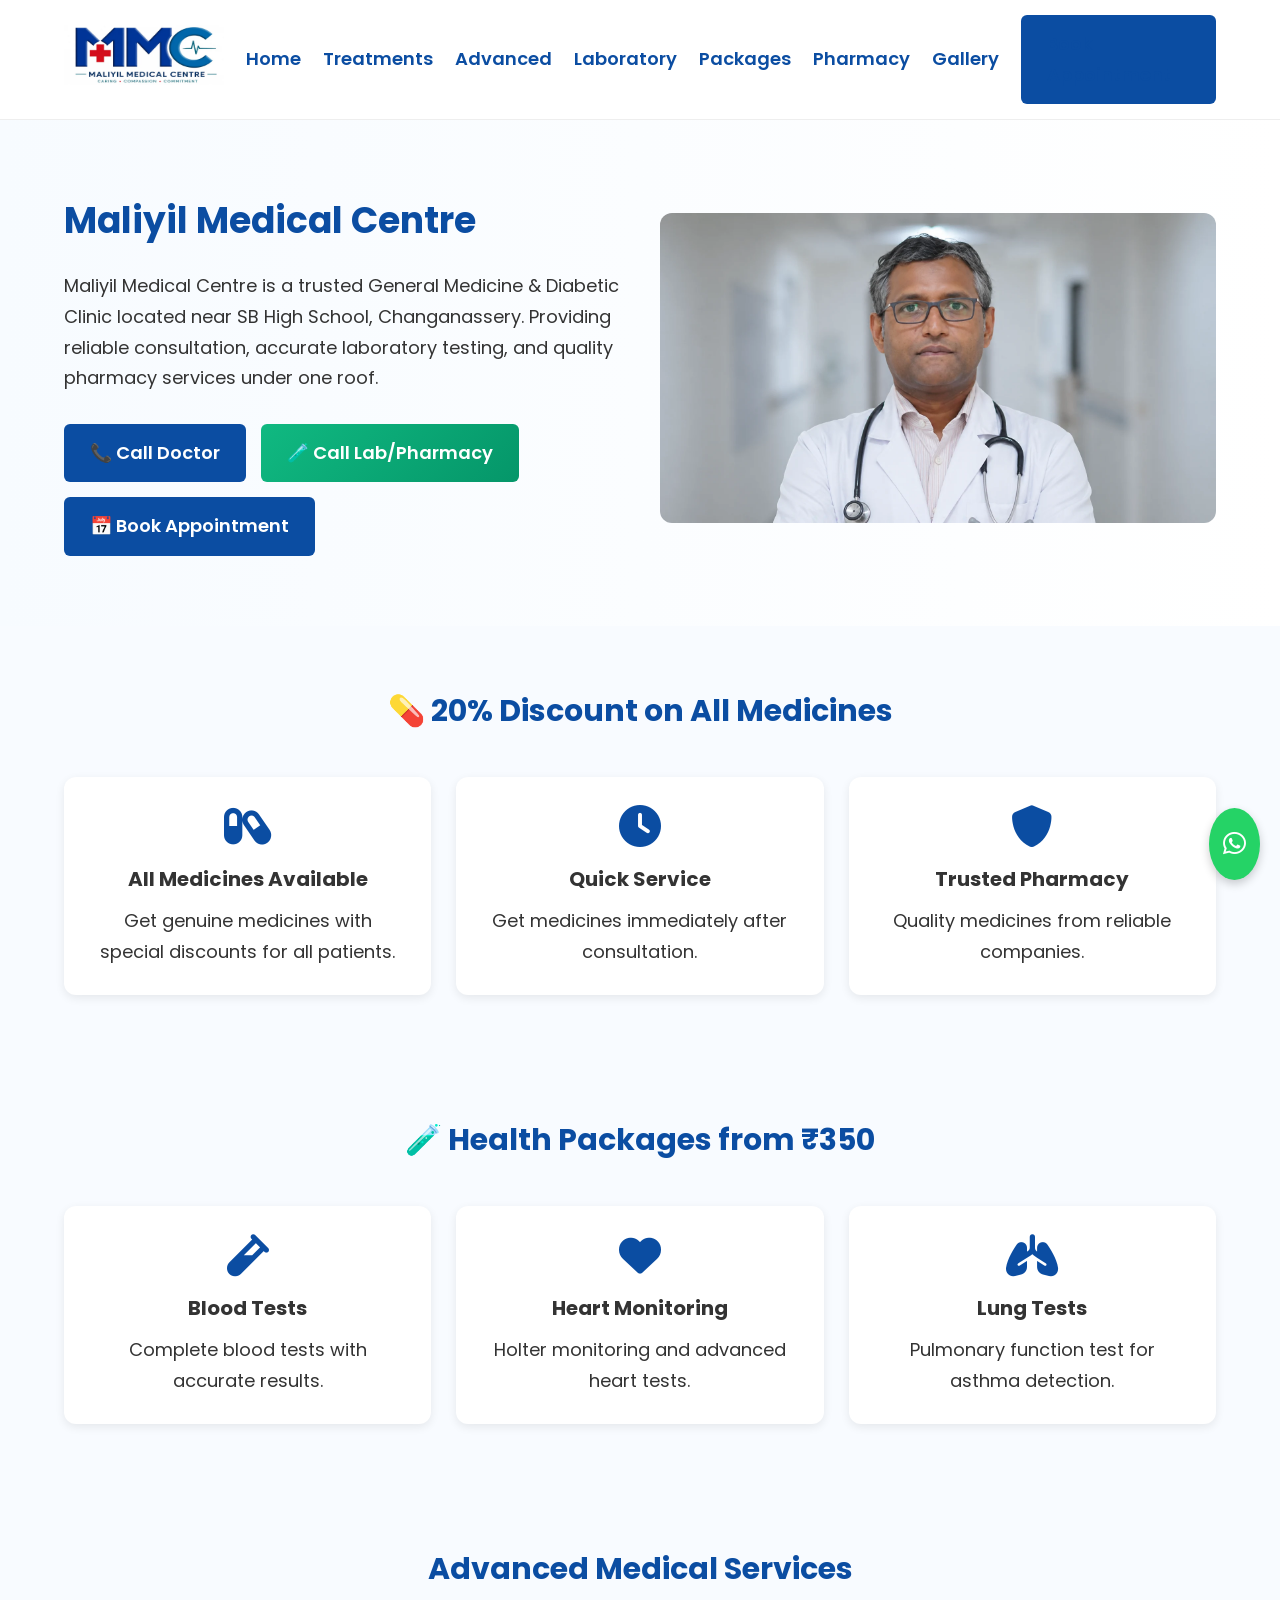
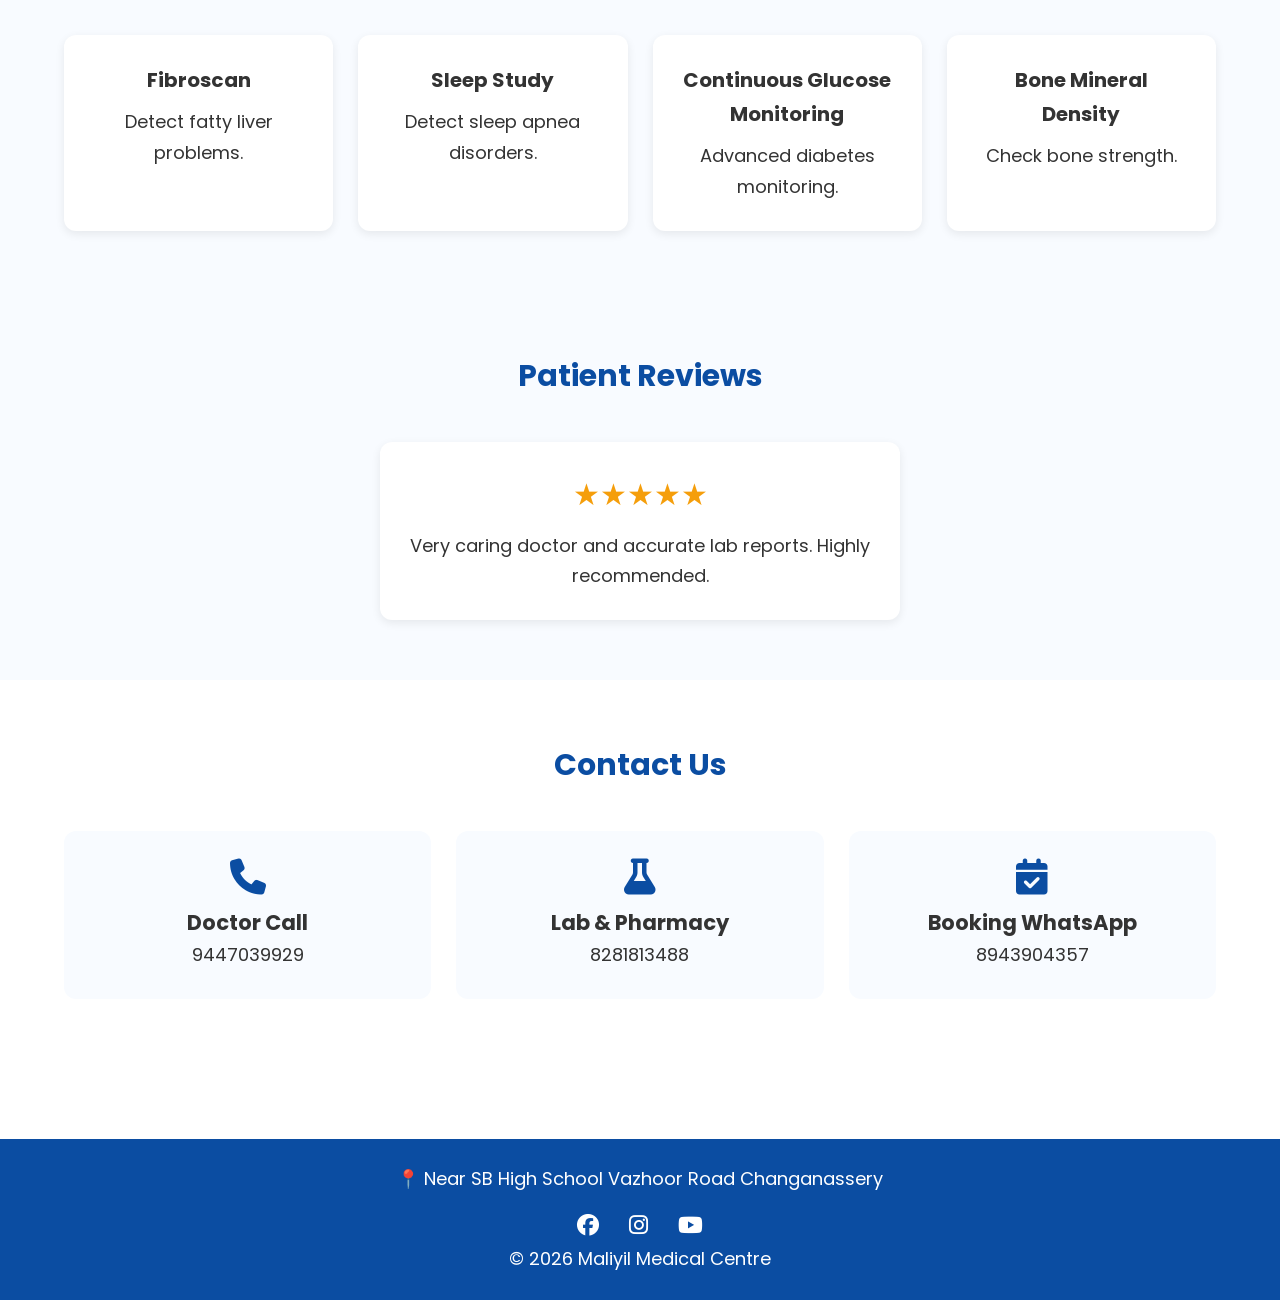
==== index.html @ 6239a3e1 "Add files via upload" ====
<!DOCTYPE html>
<html lang="en">

<head>

  <meta charset="UTF-8">
  <meta name="viewport" content="width=device-width, initial-scale=1.0">

  <title>Maliyil Medical Centre | Trusted Healthcare in Changanassery</title>
<meta name="description" content="Maliyil Medical Centre in Changanassery offers expert medical treatments, advanced laboratory services, and a 24/7 pharmacy. Quality healthcare since 1991.">
<meta name="keywords" content="Maliyil Medical Centre, Hospital in Changanassery, Lab services Kottayam, 24/7 Pharmacy Kerala, Medical clinic">

<meta property="og:type" content="website">
<meta property="og:url" content="https://maliyilmed.in/">
<meta property="og:title" content="Maliyil Medical Centre | Trusted Healthcare">
<meta property="og:description" content="Expert medical care, advanced lab, and 24/7 pharmacy services at Maliyil Medical Centre, Changanassery.">
<meta property="og:image" content="https://maliyilmed.in/images/og-image.jpg">
  <link rel="stylesheet" href="style.css">

  <link href="https://fonts.googleapis.com/css2?family=Poppins:wght@300;400;500;600;700&display=swap" rel="stylesheet">

  <link rel="stylesheet" href="https://cdnjs.cloudflare.com/ajax/libs/font-awesome/6.5.0/css/all.min.css">
<link rel="icon" type="image/png" href="images/favicon.png">

</head>

<body>

  <!-- HEADER -->

  <header class="header">

    <div class="container header-container">

      <!-- LOGO -->

      <div class="logo">
        <img src="images/logo.webp" alt="Maliyil Medical Centre" width="160" height="60">
      </div>

      <!-- MOBILE MENU BUTTON -->

      <div class="menu-toggle" id="menu-toggle">

        <i class="fa-solid fa-bars"></i>

      </div>

      <!-- NAVIGATION -->

      <nav class="nav" id="nav-menu">

        <a href="index.html">Home</a>

        <a href="treatments.html">Treatments</a>

        <a href="advanced.html">Advanced</a>

        <a href="lab.html">Laboratory</a>

        <a href="packages.html">Packages</a>

        <a href="pharmacy.html">Pharmacy</a>

        <a href="gallery.html">Gallery</a>

        <a href="contact.html" class="btn-main">
          Book Appointment
        </a>

      </nav>

    </div>

  </header>



  <!-- HERO SECTION -->

  <section class="hero">
    <div class="container hero-grid">

      <div>
        <h1>
          Maliyil Medical Centre
        </h1>
        <p>
          Maliyil Medical Centre is a trusted General Medicine & Diabetic Clinic located near SB High School, Changanassery. 
          Providing reliable consultation, accurate laboratory testing, and quality pharmacy services under one roof.
        </p>

        <div style="display: flex; gap: 15px; flex-wrap: wrap; margin-top: 30px;">
          
          <a href="tel:9447039929" class="btn-main" style="margin-left: 0;">
            📞 Call Doctor
          </a>

          <a href="tel:8281813488" class="btn-main" style="margin-left: 0; background: linear-gradient(135deg, #10B981, #059669);">
            🧪 Call Lab/Pharmacy
          </a>

          <a href="contact.html" class="btn-main" style="margin-left: 0;">
            📅 Book Appointment
          </a>

        </div>
      </div> <div>
        <img src="images/doctor.webp" alt="Doctor Consultation">
      </div>

    </div>
  </section>



  <!-- PHARMACY HIGHLIGHT -->

  <section class="services">

    <div class="container">

      <h2 class="section-title">

        💊 20% Discount on All Medicines

      </h2>

      <div class="services-grid">

        <div class="service-card">

          <i class="fa-solid fa-capsules"></i>

          <h3>All Medicines Available</h3>

          <p>

            Get genuine medicines with
            special discounts for all patients.

          </p>

        </div>



        <div class="service-card">

          <i class="fa-solid fa-clock"></i>

          <h3>Quick Service</h3>

          <p>

            Get medicines immediately
            after consultation.

          </p>

        </div>



        <div class="service-card">

          <i class="fa-solid fa-shield"></i>

          <h3>Trusted Pharmacy</h3>

          <p>

            Quality medicines from
            reliable companies.

          </p>

        </div>

      </div>

    </div>

  </section>



  <!-- LAB HIGHLIGHT -->

  <section class="services">

    <div class="container">

      <h2 class="section-title">

        🧪 Health Packages from ₹350

      </h2>

      <div class="services-grid">

        <div class="service-card">

          <i class="fa-solid fa-vial"></i>

          <h3>Blood Tests</h3>

          <p>

            Complete blood tests
            with accurate results.

          </p>

        </div>



        <div class="service-card">

          <i class="fa-solid fa-heart"></i>

          <h3>Heart Monitoring</h3>

          <p>

            Holter monitoring and
            advanced heart tests.

          </p>

        </div>



        <div class="service-card">

          <i class="fa-solid fa-lungs"></i>

          <h3>Lung Tests</h3>

          <p>

            Pulmonary function test
            for asthma detection.

          </p>

        </div>

      </div>

    </div>

  </section>



  <!-- ADVANCED SERVICES -->

  <section class="services">

    <div class="container">

      <h2 class="section-title">

        Advanced Medical Services

      </h2>

      <div class="services-grid">

        <div class="service-card">

          <h3>Fibroscan</h3>

          <p>
            Detect fatty liver problems.
          </p>

        </div>



        <div class="service-card">

          <h3>Sleep Study</h3>

          <p>
            Detect sleep apnea disorders.
          </p>

        </div>



        <div class="service-card">

          <h3>Continuous Glucose Monitoring</h3>

          <p>
            Advanced diabetes monitoring.
          </p>

        </div>



        <div class="service-card">

          <h3>Bone Mineral Density</h3>

          <p>
            Check bone strength.
          </p>

        </div>

      </div>

    </div>

  </section>



  <!-- REVIEWS -->

  <section class="reviews">

    <div class="container">

      <h2 class="section-title">

        Patient Reviews

      </h2>

      <div class="review-box">

        <div class="stars">

          ★★★★★

        </div>

        <p>

          Very caring doctor and
          accurate lab reports.
          Highly recommended.

        </p>

      </div>

    </div>

  </section>



  <!-- CONTACT QUICK -->

  <section class="contact">

    <div class="container">

      <h2 class="section-title">

        Contact Us

      </h2>

      <div class="contact-grid">

        <div class="contact-card">

          <i class="fa-solid fa-phone"></i>

          <h3>Doctor Call</h3>

          <p>

            9447039929

          </p>

        </div>



        <div class="contact-card">

          <i class="fa-solid fa-flask"></i>

          <h3>Lab & Pharmacy</h3>

          <p>

            8281813488

          </p>

        </div>



        <div class="contact-card">

          <i class="fa-solid fa-calendar-check"></i>

          <h3>Booking WhatsApp</h3>

          <p>

            8943904357

          </p>

        </div>

      </div>

    </div>

  </section>



  <!-- FOOTER -->

  <footer class="footer">

<div class="container">

<p>

📍 Near SB High School  
Vazhoor Road  
Changanassery

</p>



<div class="footer-social">

<a href="#">
<i class="fab fa-facebook"></i>
</a>

<a href="#">
<i class="fab fa-instagram"></i>
</a>

<a href="#">
<i class="fab fa-youtube"></i>
</a>

</div>



<p>

© 2026 Maliyil Medical Centre

</p>

</div>

</footer>



  <!-- WHATSAPP FLOAT -->

  <a href="https://wa.me/918943904357" class="whatsapp-float" target="_blank">

    <i class="fab fa-whatsapp"></i>

  </a>
<script>

const toggle =
document.getElementById("menu-toggle");

const nav =
document.getElementById("nav-menu");

const navLinks =
document.querySelectorAll(".nav a");

/* Toggle menu */

if(toggle){

toggle.addEventListener("click", function(){

nav.classList.toggle("active");

});

}

/* Close menu when link clicked */

navLinks.forEach(function(link){

link.addEventListener("click", function(){

nav.classList.remove("active");

});

});

</script>


</body>

</html>
---- style.css ----
/* =========================
RESET
========================= */

*{
margin:0;
padding:0;
box-sizing:border-box;
font-family:'Poppins',sans-serif;
}

/* =========================
BODY
========================= */

body{

background:#ffffff;
color:#333;

font-size:18px;
line-height:1.7;

}

/* =========================
CONTAINER
========================= */

.container{

width:90%;
max-width:1200px;
margin:auto;

}

/* =========================
HEADER
========================= */

.header{

background:white;
border-bottom:1px solid #eee;

position:sticky;
top:0;
z-index:999;

}

.header-container{

display:flex;
justify-content:space-between;
align-items:center;

padding:15px 0;

}

/* =========================
LOGO
========================= */

.logo img{

height:60px;

}

/* =========================
NAVIGATION
========================= */

.nav{

display:flex;
align-items:center;

}

.nav a{

margin-left:22px;

text-decoration:none;
color:#0b4da2;

font-weight:600;
font-size:18px;

}

.nav a:hover{

color:#1a73e8;

}

/* =========================
MENU BUTTON
========================= */

.menu-toggle{

display:none;

font-size:28px;
cursor:pointer;

color:#0b4da2;

}

/* =========================
BUTTON
========================= */

.btn-main{

background:#0b4da2;

color:white;

padding:14px 26px;

border-radius:6px;

font-weight:600;
font-size:18px;

text-decoration:none;

display:inline-block;

margin-left:20px;

}

.btn-main:hover{

background:#083a7a;

}

/* =========================
HERO
========================= */

.hero{

padding:70px 0;

background:linear-gradient(to right,#f7fbff,#ffffff);

}

.hero-grid{

display:grid;

grid-template-columns:1fr 1fr;

align-items:center;

gap:40px;

}

.hero h1{

font-size:36px;
font-weight:700;

color:#0b4da2;

margin-bottom:20px;

}

.hero p{

font-size:18px;
margin-bottom:20px;

}

.hero img{

width:100%;
border-radius:12px;

}

/* =========================
SECTION TITLE
========================= */

.section-title{

font-size:30px;
font-weight:700;

color:#0b4da2;

text-align:center;

margin-bottom:40px;

}

/* =========================
SERVICES
========================= */

.services{

padding:60px 0;
background:#f8fbff;

}

.services-grid{

display:grid;

grid-template-columns:
repeat(auto-fit,minmax(250px,1fr));

gap:25px;

}

.service-card{

background:white;

padding:28px;

border-radius:12px;

box-shadow:0 3px 10px rgba(0,0,0,0.08);

text-align:center;

}

.service-card i{

font-size:42px;

color:#0b4da2;

margin-bottom:15px;

}

.service-card h3{

font-size:20px;
font-weight:700;

margin-bottom:10px;

}

/* =========================
PACKAGES
========================= */

.packages{

padding:60px 0;

}

.packages-grid{

display:grid;

grid-template-columns:
repeat(auto-fit,minmax(260px,1fr));

gap:25px;

}

.package-card{

background:white;

padding:28px;

border-radius:12px;

box-shadow:0 3px 10px rgba(0,0,0,0.08);

}

.price{

display:block;

margin-top:15px;

font-weight:700;

color:green;

font-size:18px;

}

/* =========================
GALLERY
========================= */

.gallery-grid{

display:grid;

grid-template-columns:
repeat(auto-fit,minmax(250px,1fr));

gap:20px;

margin-top:30px;

}

.gallery-grid img{

width:100%;
height:220px;

object-fit:cover;

border-radius:12px;

box-shadow:0 4px 12px rgba(0,0,0,0.08);

transition:0.3s;

}

.gallery-grid img:hover{

transform:scale(1.05);

}

/* =========================
CONTACT
========================= */

.contact{

padding:60px 0;

}

.contact-grid{

display:grid;

grid-template-columns:
repeat(auto-fit,minmax(250px,1fr));

gap:25px;

margin-bottom:40px;

}

.contact-card{

background:#f8fbff;

padding:28px;

border-radius:12px;

text-align:center;

}

.contact-card i{

font-size:36px;

color:#0b4da2;

margin-bottom:10px;

}

/* =========================
REVIEWS
========================= */

.reviews{

padding:60px 0;

background:#f8fbff;

}

.review-box{

max-width:520px;

margin:auto;

background:white;

padding:28px;

border-radius:12px;

box-shadow:0 3px 10px rgba(0,0,0,0.08);

text-align:center;

}

.stars{

font-size:30px;

color:#f59e0b;

margin-bottom:10px;

}

/* =========================
FOOTER
========================= */

.footer{

background:#0b4da2;

color:white;

text-align:center;

padding:25px 0;

margin-top:40px;

}

.footer-social{

margin-top:12px;

}

.footer-social a{

margin:0 12px;

font-size:22px;

color:white;

text-decoration:none;

}

.footer-social a:hover{

color:#ffd43b;

}

/* =========================
WHATSAPP FLOAT
========================= */

.whatsapp-float{

position:fixed;

bottom:20px;
right:20px;

background:#25D366;

color:white;

font-size:26px;

padding:14px;

border-radius:50%;

box-shadow:0 4px 10px rgba(0,0,0,0.2);

z-index:999;

}

/* =========================
MOBILE VIEW FINAL
========================= */

@media(max-width:768px){

.hero-grid{
grid-template-columns:1fr;
}

.menu-toggle{
display:block;
}

.nav{

position:absolute;

top:80px;
left:0;

width:100%;

background:white;

flex-direction:column;

align-items:center;

display:none;

padding:20px 0;

box-shadow:0 4px 12px rgba(0,0,0,0.08);

z-index:999;

}

.nav.active{
display:flex;
}

.nav a{

display:block;

padding:14px;

margin:6px 0;

font-size:20px;

}

.btn-main{

margin-left:0;
margin-top:10px;

width:90%;

}

.section-title{

font-size:26px;

margin-bottom:25px;

}

.service-card,
.package-card,
.contact-card{

padding:22px;

}

.whatsapp-float{

bottom:18px;
right:18px;

}

}
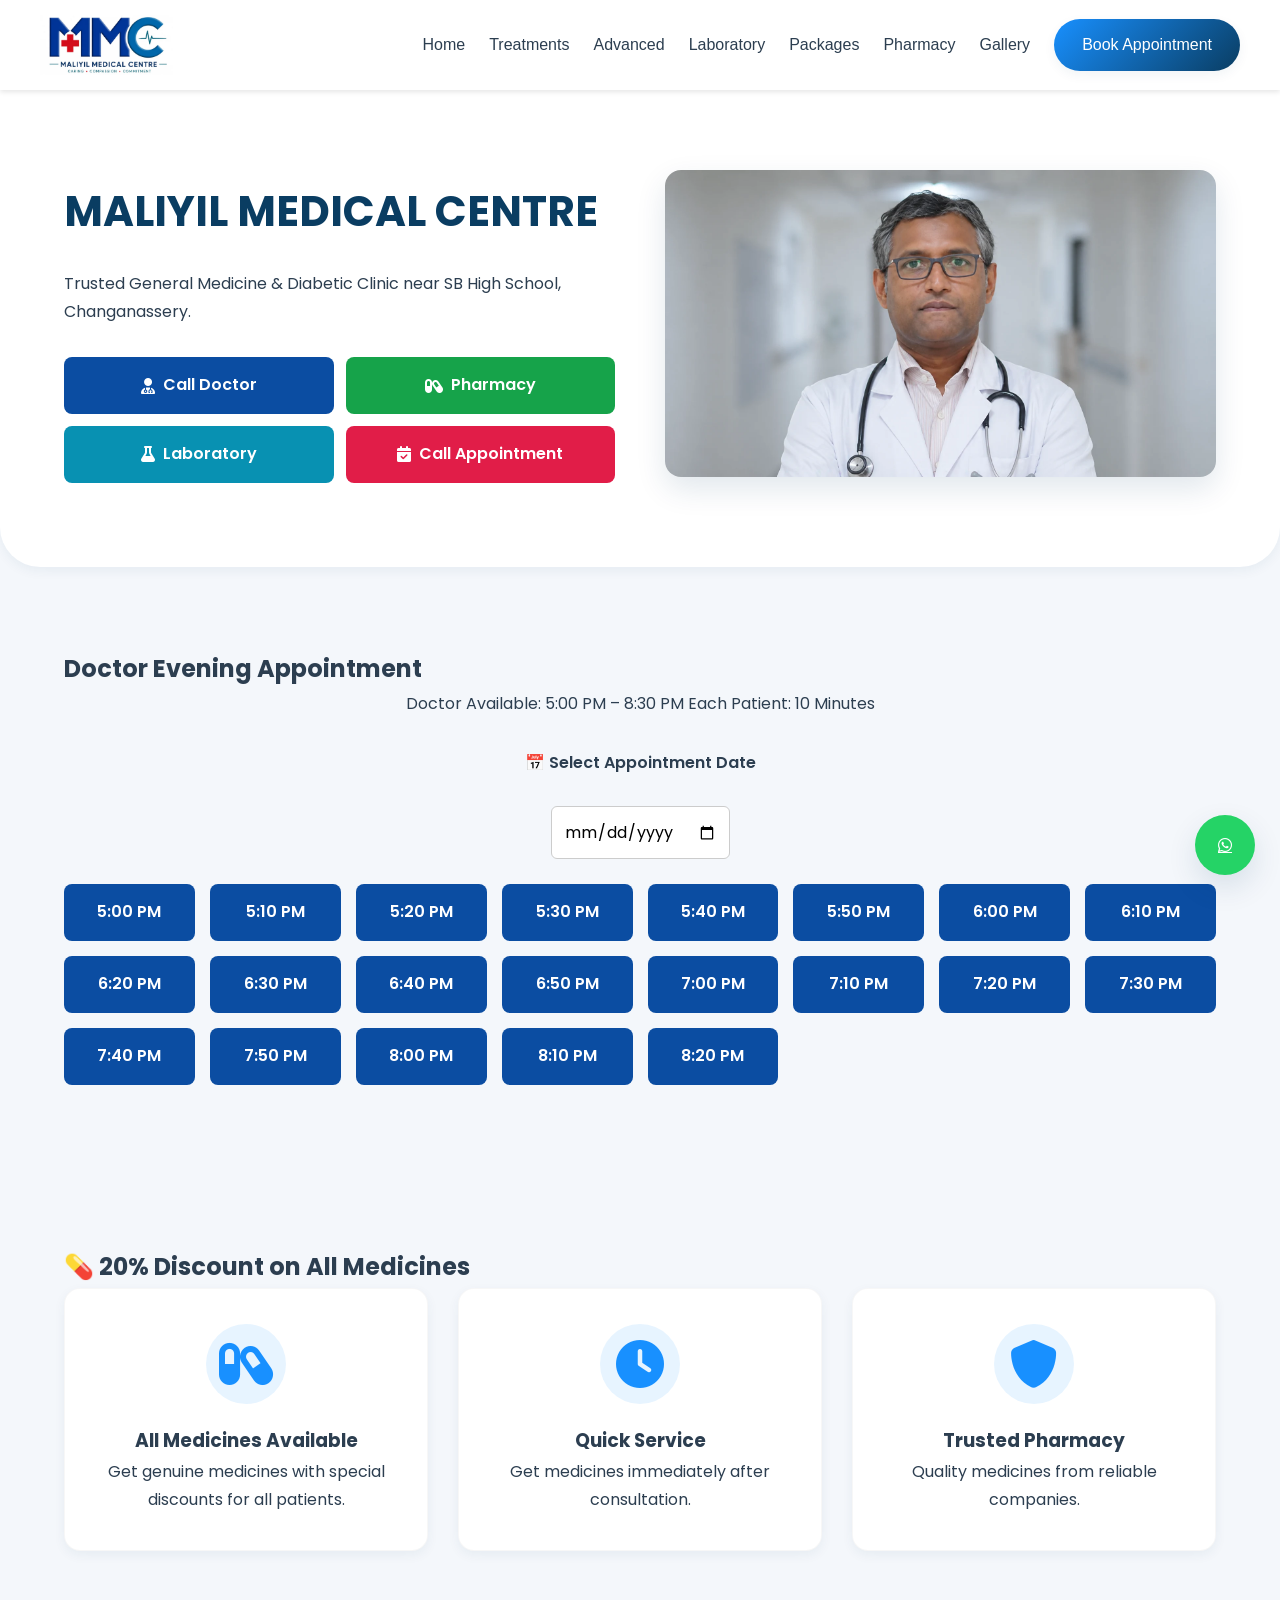
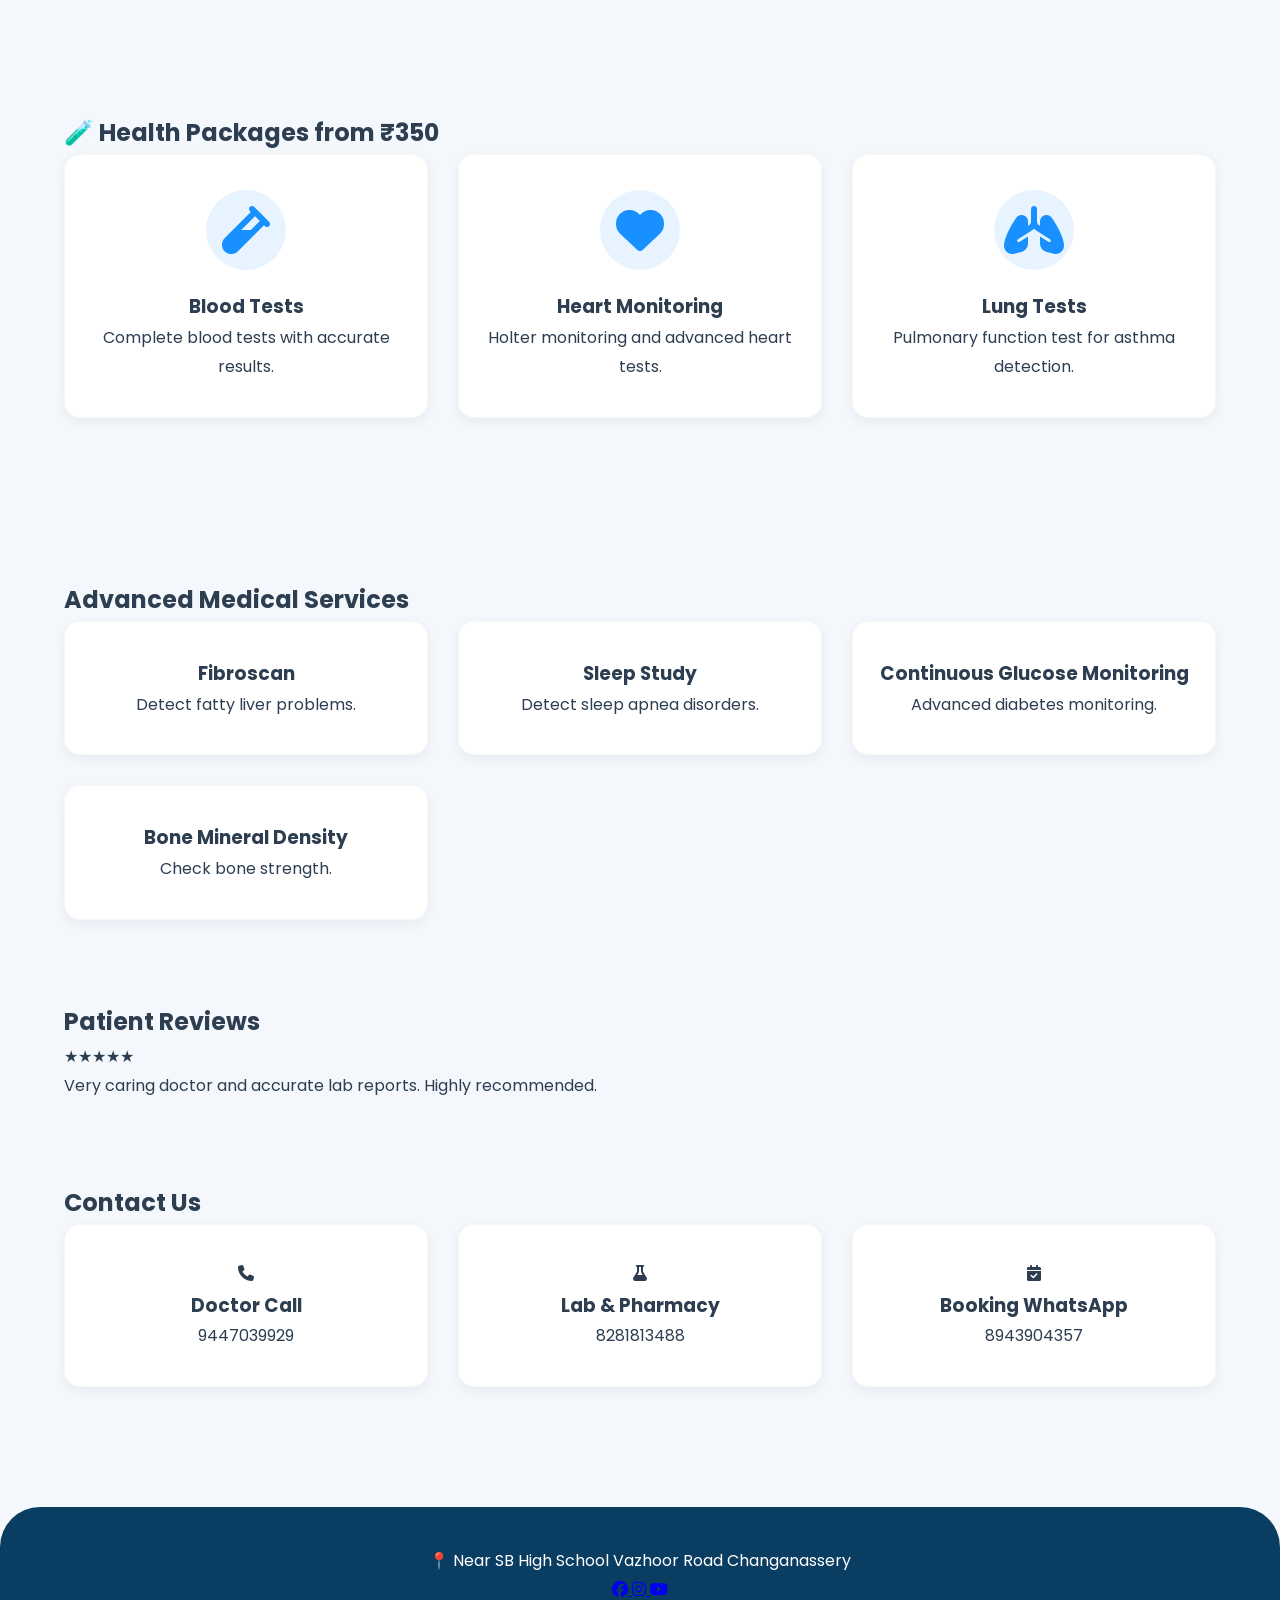
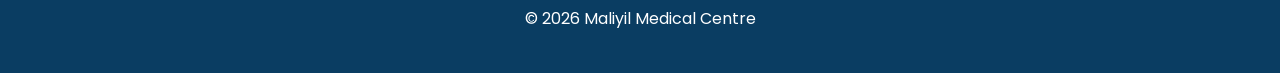
==== commit 66f4ff92: "Add files via upload" ====
--- a/index.html
+++ b/index.html
@@ -79,38 +79,163 @@
   <!-- HERO SECTION -->
 
   <section class="hero">
-    <div class="container hero-grid">
-
-      <div>
-        <h1>
-          Maliyil Medical Centre
-        </h1>
-        <p>
-          Maliyil Medical Centre is a trusted General Medicine & Diabetic Clinic located near SB High School, Changanassery. 
-          Providing reliable consultation, accurate laboratory testing, and quality pharmacy services under one roof.
-        </p>
-
-        <div style="display: flex; gap: 15px; flex-wrap: wrap; margin-top: 30px;">
-          
-          <a href="tel:9447039929" class="btn-main" style="margin-left: 0;">
-            📞 Call Doctor
-          </a>
-
-          <a href="tel:8281813488" class="btn-main" style="margin-left: 0; background: linear-gradient(135deg, #10B981, #059669);">
-            🧪 Call Lab/Pharmacy
-          </a>
-
-          <a href="contact.html" class="btn-main" style="margin-left: 0;">
-            📅 Book Appointment
-          </a>
-
-        </div>
-      </div> <div>
-        <img src="images/doctor.webp" alt="Doctor Consultation">
-      </div>
-
-    </div>
-  </section>
+
+<div class="container hero-grid">
+
+<div>
+
+<h1>
+MALIYIL MEDICAL CENTRE
+</h1>
+
+<p>
+Trusted General Medicine & Diabetic Clinic
+near SB High School, Changanassery.
+</p>
+
+<div class="hero-buttons">
+
+<a href="tel:9447039929" class="call-btn doctor">
+<i class="fa-solid fa-user-doctor"></i>
+Call Doctor
+</a>
+
+<a href="tel:8281813488" class="call-btn pharmacy">
+<i class="fa-solid fa-capsules"></i>
+Pharmacy
+</a>
+
+<a href="tel:8281813488" class="call-btn lab">
+<i class="fa-solid fa-flask"></i>
+Laboratory
+</a>
+
+<a href="tel:8943904357"
+class="call-btn appointment">
+
+<i class="fa-solid fa-calendar-check"></i>
+Call Appointment
+
+</a>
+
+
+</div>
+
+</div>
+
+<div>
+
+<img src="images/doctor.webp"
+alt="Doctor Consultation">
+
+</div>
+
+</div>
+
+</section>
+<!-- DOCTOR APPOINTMENT SLOTS -->
+
+<section class="services">
+
+<div class="container">
+
+<h2 class="section-title">
+Doctor Evening Appointment
+</h2>
+
+<p style="text-align:center; margin-bottom:30px;">
+Doctor Available: 5:00 PM – 8:30 PM  
+Each Patient: 10 Minutes
+</p>
+
+<div style="text-align:center; margin-bottom:25px;">
+
+<label style="font-weight:600;">
+📅 Select Appointment Date
+</label>
+
+<br><br>
+
+<input type="date"
+id="appointmentDate"
+style="
+padding:12px;
+font-size:16px;
+border-radius:6px;
+border:1px solid #ccc;
+">
+
+</div>
+<div class="slots-grid">
+
+<!-- SLOT 1 -->
+<a href="https://wa.me/918943904357?text=Hello%20Doctor,%20I%20want%20appointment%20at%205:00%20PM" class="slot-btn">5:00 PM</a>
+
+<!-- SLOT 2 -->
+<a href="https://wa.me/918943904357?text=Hello%20Doctor,%20I%20want%20appointment%20at%205:10%20PM" class="slot-btn">5:10 PM</a>
+
+<!-- SLOT 3 -->
+<a href="https://wa.me/918943904357?text=Hello%20Doctor,%20I%20want%20appointment%20at%205:20%20PM" class="slot-btn">5:20 PM</a>
+
+<!-- SLOT 4 -->
+<a href="https://wa.me/918943904357?text=Hello%20Doctor,%20I%20want%20appointment%20at%205:30%20PM" class="slot-btn">5:30 PM</a>
+
+<!-- SLOT 5 -->
+<a href="https://wa.me/918943904357?text=Hello%20Doctor,%20I%20want%20appointment%20at%205:40%20PM" class="slot-btn">5:40 PM</a>
+
+<!-- SLOT 6 -->
+<a href="https://wa.me/918943904357?text=Hello%20Doctor,%20I%20want%20appointment%20at%205:50%20PM" class="slot-btn">5:50 PM</a>
+
+<!-- SLOT 7 -->
+<a href="https://wa.me/918943904357?text=Hello%20Doctor,%20I%20want%20appointment%20at%206:00%20PM" class="slot-btn">6:00 PM</a>
+
+<!-- SLOT 8 -->
+<a href="https://wa.me/918943904357?text=Hello%20Doctor,%20I%20want%20appointment%20at%206:10%20PM" class="slot-btn">6:10 PM</a>
+
+<!-- SLOT 9 -->
+<a href="https://wa.me/918943904357?text=Hello%20Doctor,%20I%20want%20appointment%20at%206:20%20PM" class="slot-btn">6:20 PM</a>
+
+<!-- SLOT 10 -->
+<a href="https://wa.me/918943904357?text=Hello%20Doctor,%20I%20want%20appointment%20at%206:30%20PM" class="slot-btn">6:30 PM</a>
+
+<!-- SLOT 11 -->
+<a href="https://wa.me/918943904357?text=Hello%20Doctor,%20I%20want%20appointment%20at%206:40%20PM" class="slot-btn">6:40 PM</a>
+
+<!-- SLOT 12 -->
+<a href="https://wa.me/918943904357?text=Hello%20Doctor,%20I%20want%20appointment%20at%206:50%20PM" class="slot-btn">6:50 PM</a>
+
+<!-- SLOT 13 -->
+<a href="https://wa.me/918943904357?text=Hello%20Doctor,%20I%20want%20appointment%20at%207:00%20PM" class="slot-btn">7:00 PM</a>
+
+<!-- SLOT 14 -->
+<a href="https://wa.me/918943904357?text=Hello%20Doctor,%20I%20want%20appointment%20at%207:10%20PM" class="slot-btn">7:10 PM</a>
+
+<!-- SLOT 15 -->
+<a href="https://wa.me/918943904357?text=Hello%20Doctor,%20I%20want%20appointment%20at%207:20%20PM" class="slot-btn">7:20 PM</a>
+
+<!-- SLOT 16 -->
+<a href="https://wa.me/918943904357?text=Hello%20Doctor,%20I%20want%20appointment%20at%207:30%20PM" class="slot-btn">7:30 PM</a>
+
+<!-- SLOT 17 -->
+<a href="https://wa.me/918943904357?text=Hello%20Doctor,%20I%20want%20appointment%20at%207:40%20PM" class="slot-btn">7:40 PM</a>
+
+<!-- SLOT 18 -->
+<a href="https://wa.me/918943904357?text=Hello%20Doctor,%20I%20want%20appointment%20at%207:50%20PM" class="slot-btn">7:50 PM</a>
+
+<!-- SLOT 19 -->
+<a href="https://wa.me/918943904357?text=Hello%20Doctor,%20I%20want%20appointment%20at%208:00%20PM" class="slot-btn">8:00 PM</a>
+
+<!-- SLOT 20 -->
+<a href="https://wa.me/918943904357?text=Hello%20Doctor,%20I%20want%20appointment%20at%208:10%20PM" class="slot-btn">8:10 PM</a>
+
+<!-- SLOT 21 -->
+<a href="https://wa.me/918943904357?text=Hello%20Doctor,%20I%20want%20appointment%20at%208:20%20PM" class="slot-btn">8:20 PM</a>
+
+</div>
+
+</div>
+
+</section>
 
 
 
@@ -518,7 +643,7 @@
 
 </script>
 
+<script src="script.js"></script>
 
 </body>
-
 </html>
--- a/style.css
+++ b/style.css
@@ -1,594 +1,442 @@
 /* =========================
-RESET
-========================= */
-
-*{
-margin:0;
-padding:0;
-box-sizing:border-box;
-font-family:'Poppins',sans-serif;
-}
-
-/* =========================
-BODY
-========================= */
-
-body{
-
-background:#ffffff;
-color:#333;
-
-font-size:18px;
-line-height:1.7;
-
-}
-
-/* =========================
-CONTAINER
-========================= */
-
-.container{
-
-width:90%;
-max-width:1200px;
-margin:auto;
-
-}
-
-/* =========================
-HEADER
-========================= */
-
-.header{
-
-background:white;
-border-bottom:1px solid #eee;
-
-position:sticky;
-top:0;
-z-index:999;
-
-}
-
-.header-container{
+   RESET & VARIABLES
+========================= */
+:root {
+  --primary-blue: #0A3D62; /* Deep Premium Navy */
+  --accent-blue: #1890FF; /* Bright Medical Blue */
+  --bg-light: #F4F7FB; /* Soft Hospital White/Grey */
+  --text-main: #2C3E50;
+  --text-muted: #576574;
+  --white: #FFFFFF;
+  --shadow-sm: 0 4px 12px rgba(10, 61, 98, 0.06);
+  --shadow-lg: 0 12px 30px rgba(10, 61, 98, 0.12);
+  --radius: 16px; 
+  --transition: all 0.3s ease;
+}
+
+* {
+  margin: 0;
+  padding: 0;
+  box-sizing: border-box;
+  font-family: 'Poppins', sans-serif;
+}
+
+body {
+  background: var(--bg-light);
+  color: var(--text-main);
+  font-size: 16px;
+  line-height: 1.8;
+}
+
+.container {
+  width: 90%;
+  max-width: 1200px;
+  margin: auto;
+}
+
+/* =========================
+   HEADER & LOGO FIX (For Consistency)
+========================= */
+.header {
+    height: 90px; /* ഹെഡറിന്റെ ഹൈറ്റ് എല്ലാ പേജിലും ഒരേപോലെയാക്കും */
+    display: flex;
+    align-items: center;
+    background: #fff;
+    box-shadow: 0 2px 5px rgba(0,0,0,0.1);
+    position: sticky;
+    top: 0;
+    z-index: 1000;
+    padding: 0 20px;
+}
+
+.header-container {
+    display: flex;
+    justify-content: space-between;
+    align-items: center;
+    width: 100%;
+    max-width: 1200px;
+    margin: 0 auto;
+}
+
+.logo img {
+    height: 60px; /* ലോഗോയുടെ ഉയരം എല്ലാ പേജിലും ഫിക്സ് ചെയ്യുന്നു */
+    width: auto;
+    display: block;
+    transition: var(--transition);
+}
+
+.logo img:hover {
+  transform: scale(1.02);
+}
+
+/* =========================
+   NAVIGATION
+========================= */
+.nav {
+  display: flex;
+  align-items: center;
+}
+
+.nav a {
+  margin-left: 24px;
+  text-decoration: none;
+  color: var(--text-main);
+  font-weight: 500;
+  font-size: 16px;
+  transition: var(--transition);
+}
+
+.nav a:hover {
+  color: var(--accent-blue);
+}
+
+.menu-toggle {
+  display: none;
+  font-size: 28px;
+  cursor: pointer;
+  color: var(--primary-blue);
+}
+
+/* =========================
+   BUTTONS
+========================= */
+.btn-main {
+  background: linear-gradient(135deg, var(--accent-blue), var(--primary-blue));
+  color: var(--white) !important;
+  padding: 12px 28px;
+  border-radius: 50px;
+  font-weight: 600;
+  font-size: 16px;
+  text-decoration: none;
+  display: inline-block;
+  margin-left: 20px;
+  box-shadow: var(--shadow-sm);
+  transition: var(--transition);
+  border: none;
+}
+
+.btn-main:hover {
+  transform: translateY(-2px);
+  box-shadow: var(--shadow-lg);
+}
+
+/* =========================
+   HERO SECTION
+========================= */
+.hero {
+  padding: 80px 0;
+  background: var(--white);
+  border-bottom-left-radius: 40px;
+  border-bottom-right-radius: 40px;
+  box-shadow: var(--shadow-sm);
+}
+
+.hero-grid {
+  display: grid;
+  grid-template-columns: 1fr 1fr;
+  align-items: center;
+  gap: 50px;
+}
+
+.hero h1 {
+  font-size: 42px;
+  font-weight: 700;
+  color: var(--primary-blue);
+  margin-bottom: 20px;
+}
+
+.hero img {
+  width: 100%;
+  border-radius: var(--radius);
+  box-shadow: var(--shadow-lg);
+}
+/* DOCTOR SLOT GRID */
+
+.slots-grid{
+
+display:grid;
+
+grid-template-columns:
+repeat(auto-fit,minmax(120px,1fr));
+
+gap:15px;
+
+}
+
+/* SLOT BUTTON */
+
+.slot-btn{
+
+background:#0b4da2;
+
+color:white;
+
+text-align:center;
+
+padding:14px;
+
+border-radius:8px;
+
+text-decoration:none;
+
+font-weight:600;
+
+transition:0.3s;
+
+}
+
+.slot-btn:hover{
+
+background:#083a7a;
+
+}
+/* =========================
+   CARDS (Services, Packages, Lab)
+========================= */
+.services, .packages, .contact, .lab {
+  padding: 80px 0;
+}
+
+.services-grid, .packages-grid, .contact-grid {
+  display: grid;
+  grid-template-columns: repeat(auto-fit, minmax(280px, 1fr));
+  gap: 30px;
+}
+
+.service-card, .package-card, .contact-card {
+  background: var(--white);
+  padding: 35px 25px;
+  border-radius: var(--radius);
+  box-shadow: var(--shadow-sm);
+  text-align: center;
+  transition: var(--transition);
+  border: 1px solid rgba(0,0,0,0.03);
+}
+
+.service-card:hover, .package-card:hover {
+  transform: translateY(-8px);
+  box-shadow: var(--shadow-lg);
+}
+
+.service-card i {
+  font-size: 48px;
+  color: var(--accent-blue);
+  margin-bottom: 20px;
+  background: rgba(24, 144, 255, 0.1);
+  width: 80px;
+  height: 80px;
+  line-height: 80px;
+  border-radius: 50%;
+  display: inline-block;
+}
+
+/* =========================
+   GALLERY
+========================= */
+.gallery-grid {
+  display: grid;
+  grid-template-columns: repeat(auto-fit, minmax(300px, 1fr));
+  gap: 25px;
+}
+
+.gallery-grid img {
+  width: 100%;
+  height: 250px;
+  object-fit: cover;
+  border-radius: var(--radius);
+  box-shadow: var(--shadow-sm);
+  transition: var(--transition);
+}
+
+.gallery-grid img:hover {
+  transform: scale(1.03);
+}
+
+/* =========================
+   FOOTER
+========================= */
+.footer {
+  background: var(--primary-blue);
+  color: var(--white);
+  text-align: center;
+  padding: 40px 0;
+  margin-top: 40px;
+  border-top-left-radius: 40px;
+  border-top-right-radius: 40px;
+}
+
+/* =========================
+   WHATSAPP FLOAT
+========================= */
+.whatsapp-float {
+  position: fixed;
+  bottom: 25px;
+  right: 25px;
+  background: #25D366;
+  color: white;
+  width: 60px;
+  height: 60px;
+  display: flex;
+  align-items: center;
+  justify-content: center;
+  border-radius: 50%;
+  z-index: 1000;
+  box-shadow: var(--shadow-lg);
+}
+
+/* =========================
+   MOBILE RESPONSIVE
+========================= */
+@media(max-width: 768px) {
+  .header { height: 80px; }
+  .logo img { height: 50px; }
+  .hero-grid { grid-template-columns: 1fr; text-align: center; }
+  .menu-toggle { display: block; }
+  .nav {
+    position: absolute;
+    top: 100%;
+    left: 0;
+    width: 100%;
+    background: var(--white);
+    flex-direction: column;
+    display: none;
+    padding: 20px 0;
+    box-shadow: var(--shadow-lg);
+  }
+  .nav.active { display: flex; }
+  .nav a { margin: 10px 0; }
+}
+/* =========================
+   BOOKING WIDGET & FORM FIX
+========================= */
+.booking-widget {
+  max-width: 800px;
+  margin: 50px auto;
+  background: var(--white);
+  padding: 40px;
+  border-radius: var(--radius);
+  box-shadow: var(--shadow-sm);
+  border: 1px solid rgba(0,0,0,0.03);
+}
+
+.contact-form select, 
+.contact-form input, 
+.contact-form textarea {
+  width: 100%;
+  padding: 14px;
+  margin-bottom: 15px;
+  border: 1px solid #e2e8f0;
+  border-radius: 10px;
+  font-size: 15px;
+  outline: none;
+  background: #f8fafc;
+  transition: var(--transition);
+}
+
+.contact-form select:focus, 
+.contact-form input:focus, 
+.contact-form textarea:focus {
+  border-color: var(--accent-blue);
+  background: var(--white);
+}
+
+/* Date ഉം Time ഉം ഒരേ വരിയിൽ വരാൻ */
+.contact-form .form-row {
+  display: grid;
+  grid-template-columns: 1fr 1fr;
+  gap: 15px;
+}
+
+.contact-form textarea {
+  height: 120px;
+  resize: none;
+}
+
+/* കൺഫേം ബട്ടൺ സെന്റർ ആക്കാൻ */
+.contact-form .btn-main {
+  width: 100%;
+  margin-left: 0;
+  padding: 16px;
+  font-size: 18px;
+  cursor: pointer;
+  border: none;
+}
+
+/* മൊബൈൽ റെസ്പോൺസീവ് */
+@media(max-width: 768px) {
+  .booking-widget {
+    padding: 20px;
+    margin: 30px auto;
+  }
+  .contact-form .form-row {
+    grid-template-columns: 1fr; /* മൊബൈലിൽ ഒന്നിന് താഴെ ഒന്നായി വരും */
+  }
+}
+.hero-buttons{
 
 display:flex;
-justify-content:space-between;
+
+flex-wrap:wrap;
+
+gap:12px;
+
+margin-top:30px;
+
+}
+
+.call-btn{
+
+flex:1 1 45%;
+
+padding:14px;
+
+text-align:center;
+
+border-radius:8px;
+
+color:white;
+
+font-weight:600;
+
+text-decoration:none;
+
+font-size:16px;
+
+display:flex;
+
 align-items:center;
 
-padding:15px 0;
-
-}
-
-/* =========================
-LOGO
-========================= */
-
-.logo img{
-
-height:60px;
-
-}
-
-/* =========================
-NAVIGATION
-========================= */
-
-.nav{
-
-display:flex;
-align-items:center;
-
-}
-
-.nav a{
-
-margin-left:22px;
-
-text-decoration:none;
-color:#0b4da2;
-
-font-weight:600;
-font-size:18px;
-
-}
-
-.nav a:hover{
-
-color:#1a73e8;
-
-}
-
-/* =========================
-MENU BUTTON
-========================= */
-
-.menu-toggle{
-
-display:none;
-
-font-size:28px;
-cursor:pointer;
-
-color:#0b4da2;
-
-}
-
-/* =========================
-BUTTON
-========================= */
-
-.btn-main{
-
+justify-content:center;
+
+gap:8px;
+
+}
+
+/* COLORS */
+
+.doctor{
 background:#0b4da2;
-
-color:white;
-
-padding:14px 26px;
-
-border-radius:6px;
-
-font-weight:600;
-font-size:18px;
-
-text-decoration:none;
-
-display:inline-block;
-
-margin-left:20px;
-
-}
-
-.btn-main:hover{
-
-background:#083a7a;
-
-}
-
-/* =========================
-HERO
-========================= */
-
-.hero{
-
-padding:70px 0;
-
-background:linear-gradient(to right,#f7fbff,#ffffff);
-
-}
-
-.hero-grid{
-
-display:grid;
-
-grid-template-columns:1fr 1fr;
-
-align-items:center;
-
-gap:40px;
-
-}
-
-.hero h1{
-
-font-size:36px;
-font-weight:700;
-
-color:#0b4da2;
-
-margin-bottom:20px;
-
-}
-
-.hero p{
-
-font-size:18px;
-margin-bottom:20px;
-
-}
-
-.hero img{
-
-width:100%;
-border-radius:12px;
-
-}
-
-/* =========================
-SECTION TITLE
-========================= */
-
-.section-title{
-
-font-size:30px;
-font-weight:700;
-
-color:#0b4da2;
-
-text-align:center;
-
-margin-bottom:40px;
-
-}
-
-/* =========================
-SERVICES
-========================= */
-
-.services{
-
-padding:60px 0;
-background:#f8fbff;
-
-}
-
-.services-grid{
-
-display:grid;
-
-grid-template-columns:
-repeat(auto-fit,minmax(250px,1fr));
-
-gap:25px;
-
-}
-
-.service-card{
-
-background:white;
-
-padding:28px;
-
-border-radius:12px;
-
-box-shadow:0 3px 10px rgba(0,0,0,0.08);
-
-text-align:center;
-
-}
-
-.service-card i{
-
-font-size:42px;
-
-color:#0b4da2;
-
-margin-bottom:15px;
-
-}
-
-.service-card h3{
-
-font-size:20px;
-font-weight:700;
-
-margin-bottom:10px;
-
-}
-
-/* =========================
-PACKAGES
-========================= */
-
-.packages{
-
-padding:60px 0;
-
-}
-
-.packages-grid{
-
-display:grid;
-
-grid-template-columns:
-repeat(auto-fit,minmax(260px,1fr));
-
-gap:25px;
-
-}
-
-.package-card{
-
-background:white;
-
-padding:28px;
-
-border-radius:12px;
-
-box-shadow:0 3px 10px rgba(0,0,0,0.08);
-
-}
-
-.price{
-
-display:block;
-
-margin-top:15px;
-
-font-weight:700;
-
-color:green;
-
-font-size:18px;
-
-}
-
-/* =========================
-GALLERY
-========================= */
-
-.gallery-grid{
-
-display:grid;
-
-grid-template-columns:
-repeat(auto-fit,minmax(250px,1fr));
-
-gap:20px;
-
-margin-top:30px;
-
-}
-
-.gallery-grid img{
-
-width:100%;
-height:220px;
-
-object-fit:cover;
-
-border-radius:12px;
-
-box-shadow:0 4px 12px rgba(0,0,0,0.08);
-
-transition:0.3s;
-
-}
-
-.gallery-grid img:hover{
-
-transform:scale(1.05);
-
-}
-
-/* =========================
-CONTACT
-========================= */
-
-.contact{
-
-padding:60px 0;
-
-}
-
-.contact-grid{
-
-display:grid;
-
-grid-template-columns:
-repeat(auto-fit,minmax(250px,1fr));
-
-gap:25px;
-
-margin-bottom:40px;
-
-}
-
-.contact-card{
-
-background:#f8fbff;
-
-padding:28px;
-
-border-radius:12px;
-
-text-align:center;
-
-}
-
-.contact-card i{
-
-font-size:36px;
-
-color:#0b4da2;
-
-margin-bottom:10px;
-
-}
-
-/* =========================
-REVIEWS
-========================= */
-
-.reviews{
-
-padding:60px 0;
-
-background:#f8fbff;
-
-}
-
-.review-box{
-
-max-width:520px;
-
-margin:auto;
-
-background:white;
-
-padding:28px;
-
-border-radius:12px;
-
-box-shadow:0 3px 10px rgba(0,0,0,0.08);
-
-text-align:center;
-
-}
-
-.stars{
-
-font-size:30px;
-
-color:#f59e0b;
-
-margin-bottom:10px;
-
-}
-
-/* =========================
-FOOTER
-========================= */
-
-.footer{
-
-background:#0b4da2;
-
-color:white;
-
-text-align:center;
-
-padding:25px 0;
-
-margin-top:40px;
-
-}
-
-.footer-social{
-
-margin-top:12px;
-
-}
-
-.footer-social a{
-
-margin:0 12px;
-
-font-size:22px;
-
-color:white;
-
-text-decoration:none;
-
-}
-
-.footer-social a:hover{
-
-color:#ffd43b;
-
-}
-
-/* =========================
-WHATSAPP FLOAT
-========================= */
-
-.whatsapp-float{
-
-position:fixed;
-
-bottom:20px;
-right:20px;
-
-background:#25D366;
-
-color:white;
-
-font-size:26px;
-
-padding:14px;
-
-border-radius:50%;
-
-box-shadow:0 4px 10px rgba(0,0,0,0.2);
-
-z-index:999;
-
-}
-
-/* =========================
-MOBILE VIEW FINAL
-========================= */
+}
+
+.pharmacy{
+background:#16a34a;
+}
+
+.lab{
+background:#0891b2;
+}
+
+.appointment{
+background:#e11d48;
+}
+
+/* MOBILE */
 
 @media(max-width:768px){
 
-.hero-grid{
-grid-template-columns:1fr;
-}
-
-.menu-toggle{
-display:block;
-}
-
-.nav{
-
-position:absolute;
-
-top:80px;
-left:0;
-
-width:100%;
-
-background:white;
-
-flex-direction:column;
-
-align-items:center;
-
-display:none;
-
-padding:20px 0;
-
-box-shadow:0 4px 12px rgba(0,0,0,0.08);
-
-z-index:999;
-
-}
-
-.nav.active{
-display:flex;
-}
-
-.nav a{
-
-display:block;
-
-padding:14px;
-
-margin:6px 0;
-
-font-size:20px;
-
-}
-
-.btn-main{
-
-margin-left:0;
-margin-top:10px;
-
-width:90%;
-
-}
-
-.section-title{
-
-font-size:26px;
-
-margin-bottom:25px;
-
-}
-
-.service-card,
-.package-card,
-.contact-card{
-
-padding:22px;
-
-}
-
-.whatsapp-float{
-
-bottom:18px;
-right:18px;
+.call-btn{
+
+flex:1 1 100%;
 
 }
 
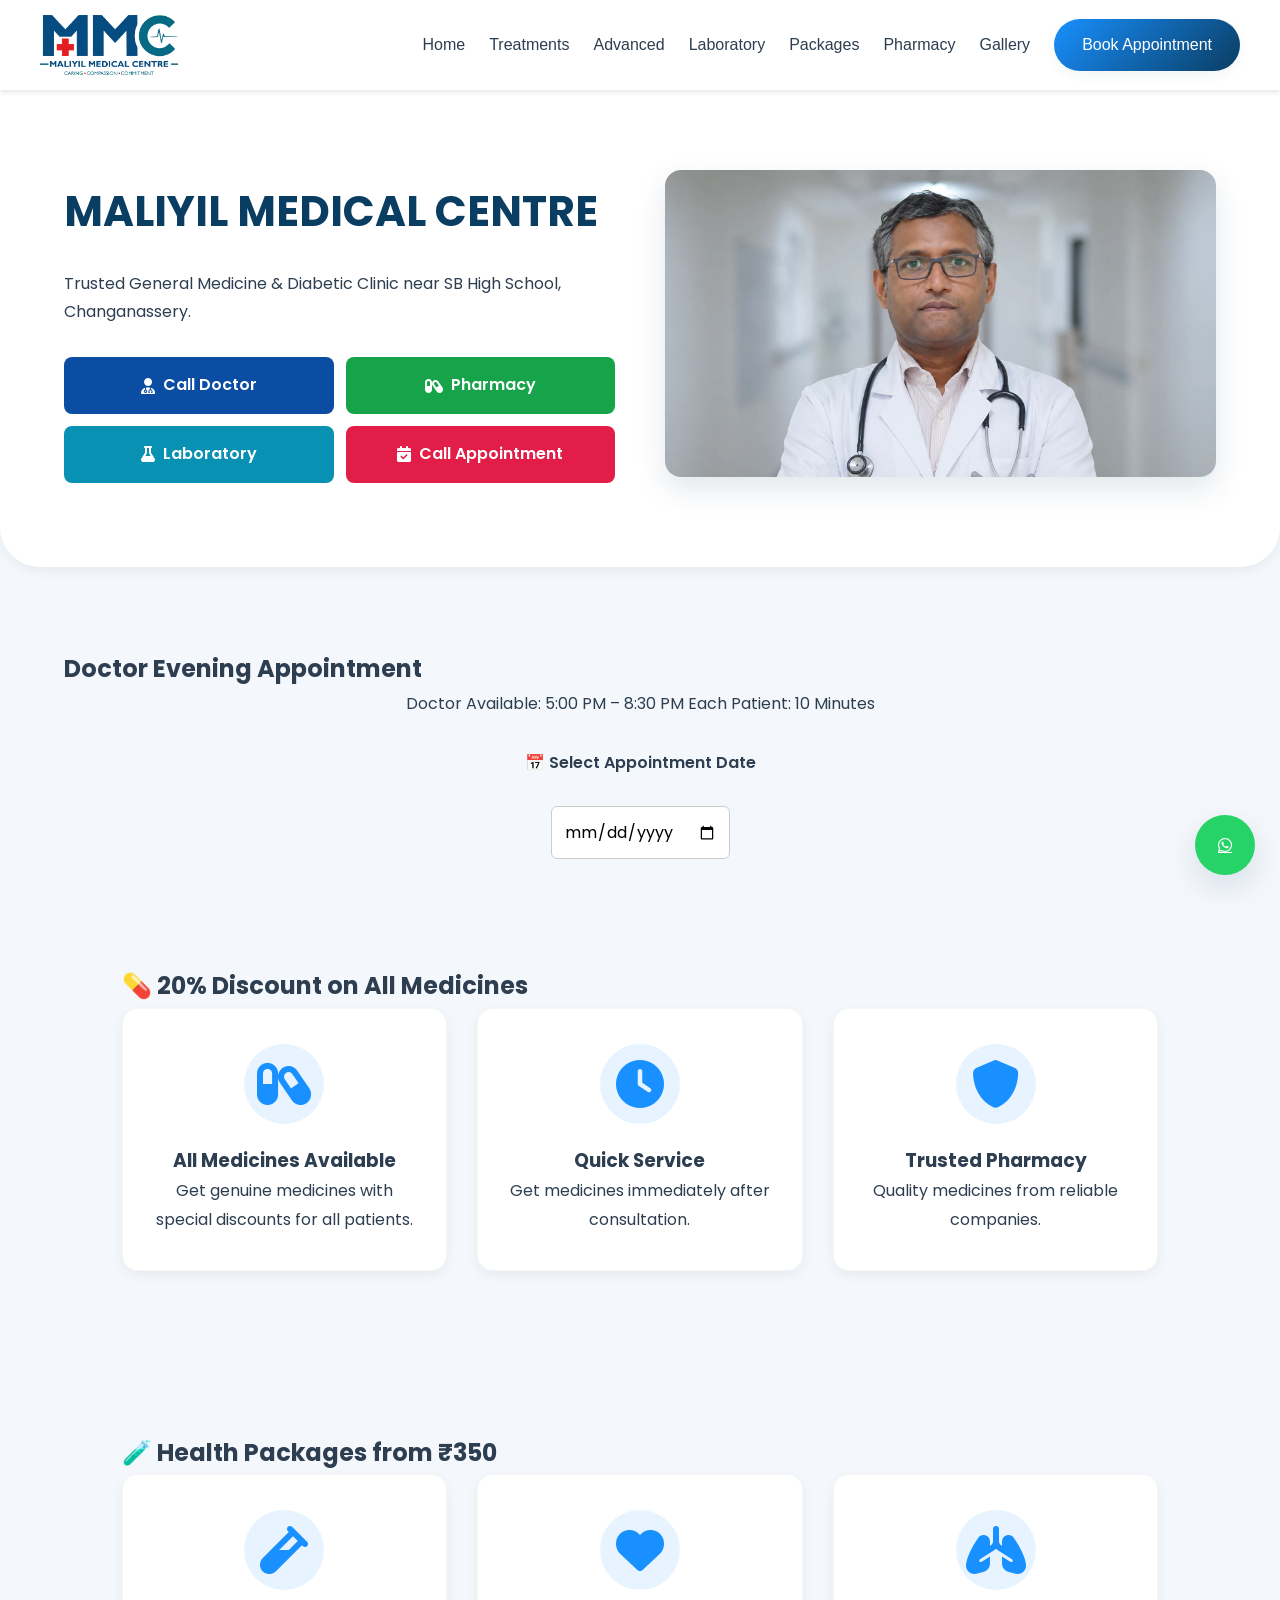
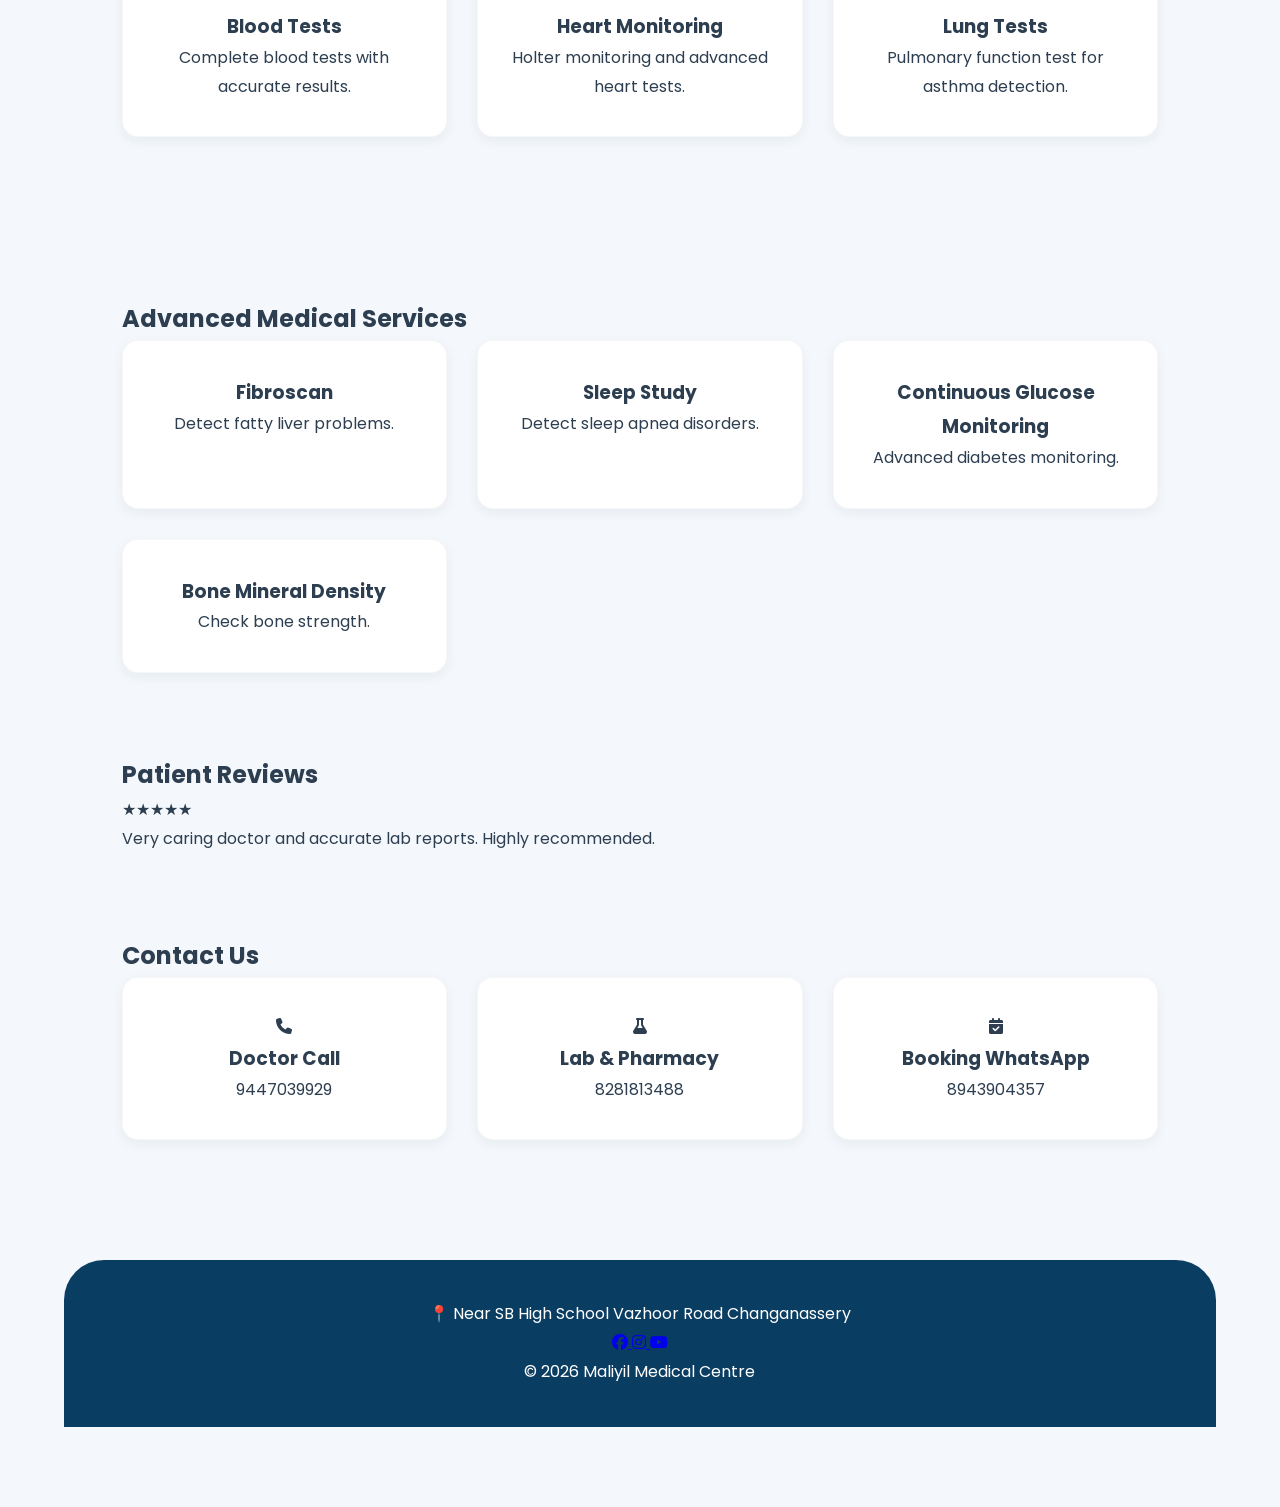
==== commit b46ed6bf: "Update index.html" ====
--- a/index.html
+++ b/index.html
@@ -12,8 +12,6 @@
 
 <meta property="og:type" content="website">
 <meta property="og:url" content="https://maliyilmed.in/">
-<meta property="og:title" content="Maliyil Medical Centre | Trusted Healthcare">
-<meta property="og:description" content="Expert medical care, advanced lab, and 24/7 pharmacy services at Maliyil Medical Centre, Changanassery.">
 <meta property="og:image" content="https://maliyilmed.in/images/og-image.jpg">
   <link rel="stylesheet" href="style.css">
 
@@ -21,7 +19,10 @@
 
   <link rel="stylesheet" href="https://cdnjs.cloudflare.com/ajax/libs/font-awesome/6.5.0/css/all.min.css">
 <link rel="icon" type="image/png" href="images/favicon.png">
-
+<script type="application/ld+json">
+
+}
+</script>
 </head>
 
 <body>
@@ -166,77 +167,6 @@
 ">
 
 </div>
-<div class="slots-grid">
-
-<!-- SLOT 1 -->
-<a href="https://wa.me/918943904357?text=Hello%20Doctor,%20I%20want%20appointment%20at%205:00%20PM" class="slot-btn">5:00 PM</a>
-
-<!-- SLOT 2 -->
-<a href="https://wa.me/918943904357?text=Hello%20Doctor,%20I%20want%20appointment%20at%205:10%20PM" class="slot-btn">5:10 PM</a>
-
-<!-- SLOT 3 -->
-<a href="https://wa.me/918943904357?text=Hello%20Doctor,%20I%20want%20appointment%20at%205:20%20PM" class="slot-btn">5:20 PM</a>
-
-<!-- SLOT 4 -->
-<a href="https://wa.me/918943904357?text=Hello%20Doctor,%20I%20want%20appointment%20at%205:30%20PM" class="slot-btn">5:30 PM</a>
-
-<!-- SLOT 5 -->
-<a href="https://wa.me/918943904357?text=Hello%20Doctor,%20I%20want%20appointment%20at%205:40%20PM" class="slot-btn">5:40 PM</a>
-
-<!-- SLOT 6 -->
-<a href="https://wa.me/918943904357?text=Hello%20Doctor,%20I%20want%20appointment%20at%205:50%20PM" class="slot-btn">5:50 PM</a>
-
-<!-- SLOT 7 -->
-<a href="https://wa.me/918943904357?text=Hello%20Doctor,%20I%20want%20appointment%20at%206:00%20PM" class="slot-btn">6:00 PM</a>
-
-<!-- SLOT 8 -->
-<a href="https://wa.me/918943904357?text=Hello%20Doctor,%20I%20want%20appointment%20at%206:10%20PM" class="slot-btn">6:10 PM</a>
-
-<!-- SLOT 9 -->
-<a href="https://wa.me/918943904357?text=Hello%20Doctor,%20I%20want%20appointment%20at%206:20%20PM" class="slot-btn">6:20 PM</a>
-
-<!-- SLOT 10 -->
-<a href="https://wa.me/918943904357?text=Hello%20Doctor,%20I%20want%20appointment%20at%206:30%20PM" class="slot-btn">6:30 PM</a>
-
-<!-- SLOT 11 -->
-<a href="https://wa.me/918943904357?text=Hello%20Doctor,%20I%20want%20appointment%20at%206:40%20PM" class="slot-btn">6:40 PM</a>
-
-<!-- SLOT 12 -->
-<a href="https://wa.me/918943904357?text=Hello%20Doctor,%20I%20want%20appointment%20at%206:50%20PM" class="slot-btn">6:50 PM</a>
-
-<!-- SLOT 13 -->
-<a href="https://wa.me/918943904357?text=Hello%20Doctor,%20I%20want%20appointment%20at%207:00%20PM" class="slot-btn">7:00 PM</a>
-
-<!-- SLOT 14 -->
-<a href="https://wa.me/918943904357?text=Hello%20Doctor,%20I%20want%20appointment%20at%207:10%20PM" class="slot-btn">7:10 PM</a>
-
-<!-- SLOT 15 -->
-<a href="https://wa.me/918943904357?text=Hello%20Doctor,%20I%20want%20appointment%20at%207:20%20PM" class="slot-btn">7:20 PM</a>
-
-<!-- SLOT 16 -->
-<a href="https://wa.me/918943904357?text=Hello%20Doctor,%20I%20want%20appointment%20at%207:30%20PM" class="slot-btn">7:30 PM</a>
-
-<!-- SLOT 17 -->
-<a href="https://wa.me/918943904357?text=Hello%20Doctor,%20I%20want%20appointment%20at%207:40%20PM" class="slot-btn">7:40 PM</a>
-
-<!-- SLOT 18 -->
-<a href="https://wa.me/918943904357?text=Hello%20Doctor,%20I%20want%20appointment%20at%207:50%20PM" class="slot-btn">7:50 PM</a>
-
-<!-- SLOT 19 -->
-<a href="https://wa.me/918943904357?text=Hello%20Doctor,%20I%20want%20appointment%20at%208:00%20PM" class="slot-btn">8:00 PM</a>
-
-<!-- SLOT 20 -->
-<a href="https://wa.me/918943904357?text=Hello%20Doctor,%20I%20want%20appointment%20at%208:10%20PM" class="slot-btn">8:10 PM</a>
-
-<!-- SLOT 21 -->
-<a href="https://wa.me/918943904357?text=Hello%20Doctor,%20I%20want%20appointment%20at%208:20%20PM" class="slot-btn">8:20 PM</a>
-
-</div>
-
-</div>
-
-</section>
-
 
 
   <!-- PHARMACY HIGHLIGHT -->
@@ -646,4 +576,4 @@
 <script src="script.js"></script>
 
 </body>
-</html>+</html>
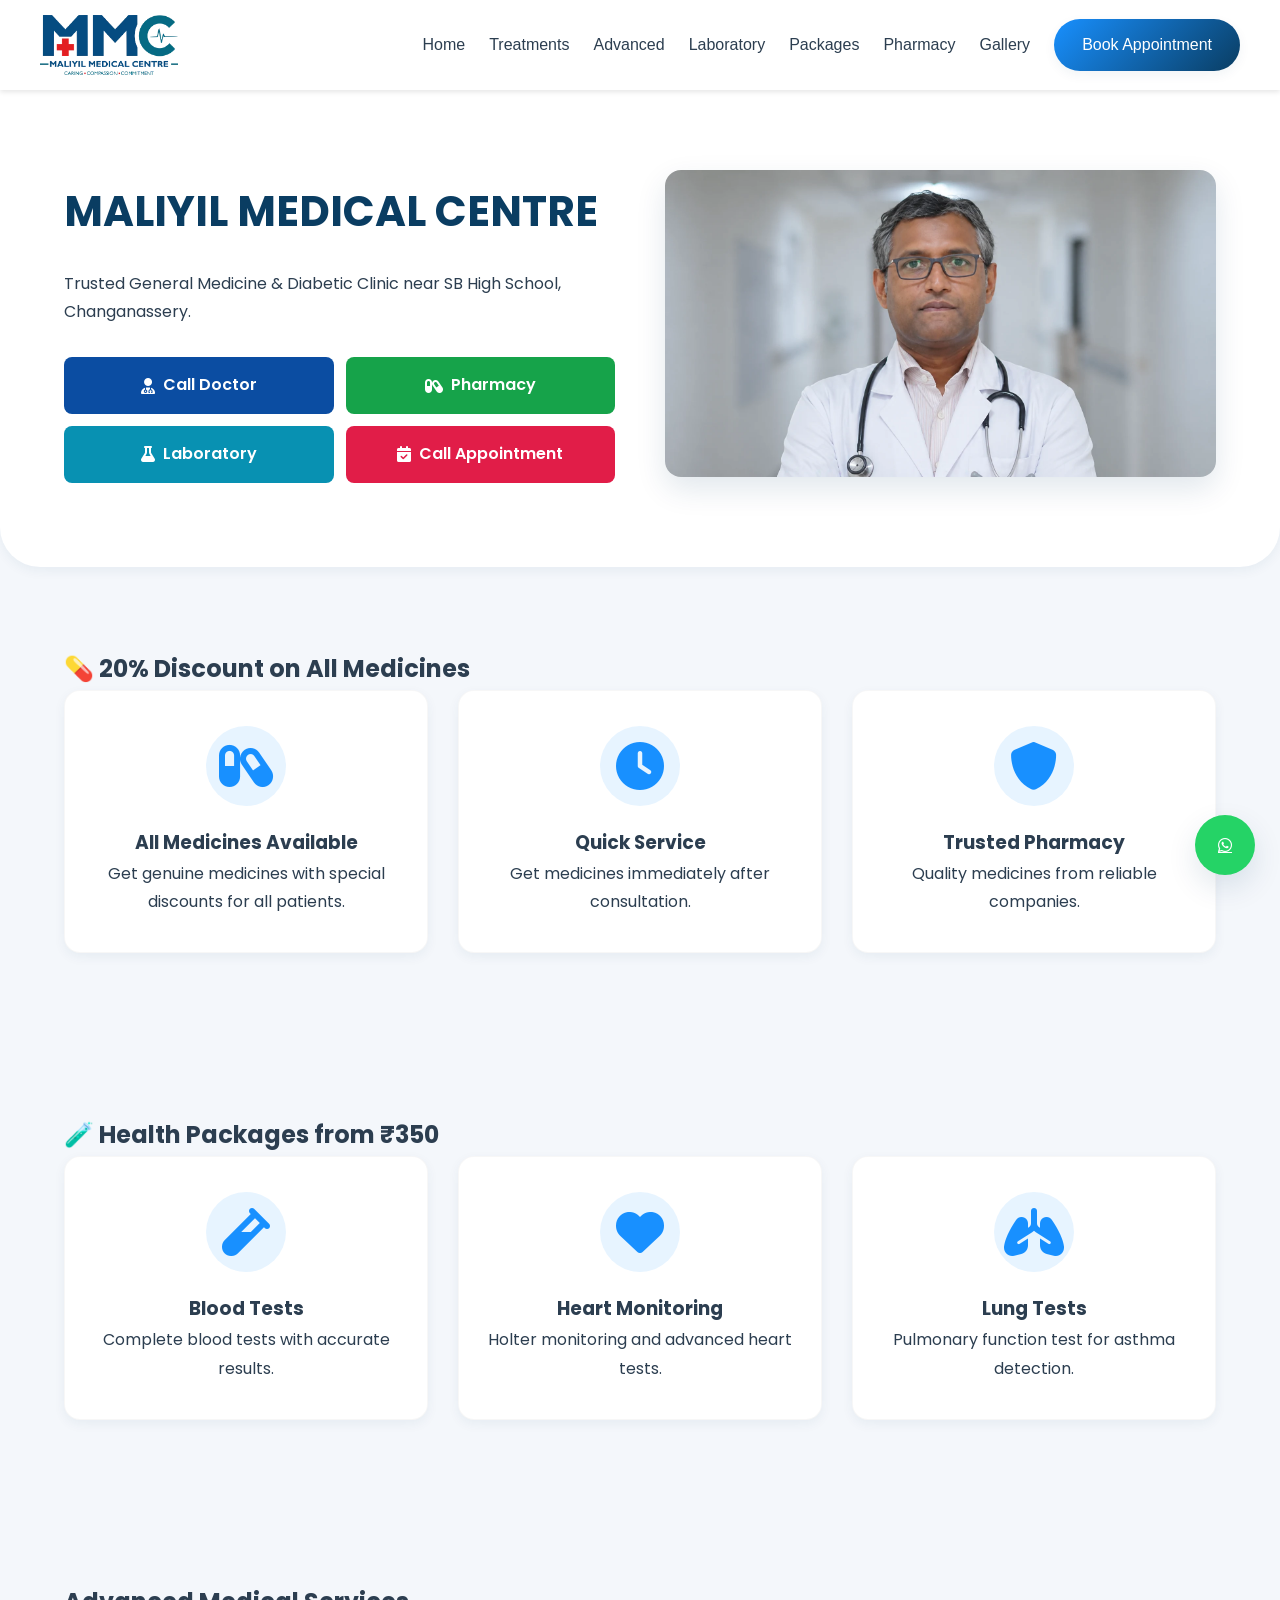
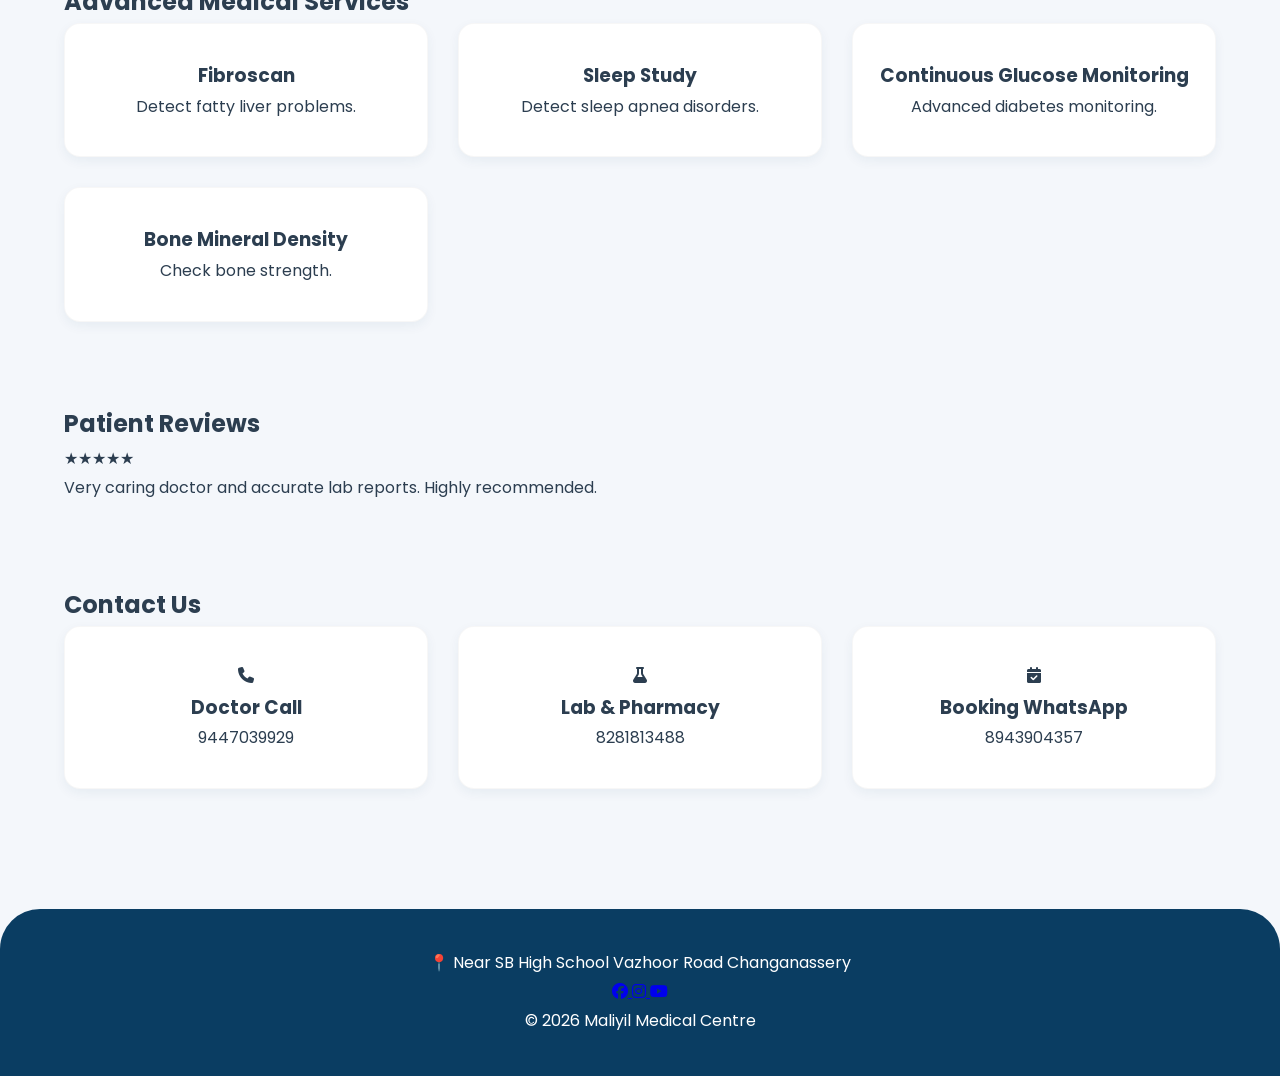
==== commit a05fe344: "Update index.html" ====
--- a/index.html
+++ b/index.html
@@ -134,41 +134,6 @@
 </div>
 
 </section>
-<!-- DOCTOR APPOINTMENT SLOTS -->
-
-<section class="services">
-
-<div class="container">
-
-<h2 class="section-title">
-Doctor Evening Appointment
-</h2>
-
-<p style="text-align:center; margin-bottom:30px;">
-Doctor Available: 5:00 PM – 8:30 PM  
-Each Patient: 10 Minutes
-</p>
-
-<div style="text-align:center; margin-bottom:25px;">
-
-<label style="font-weight:600;">
-📅 Select Appointment Date
-</label>
-
-<br><br>
-
-<input type="date"
-id="appointmentDate"
-style="
-padding:12px;
-font-size:16px;
-border-radius:6px;
-border:1px solid #ccc;
-">
-
-</div>
-
-
   <!-- PHARMACY HIGHLIGHT -->
 
   <section class="services">
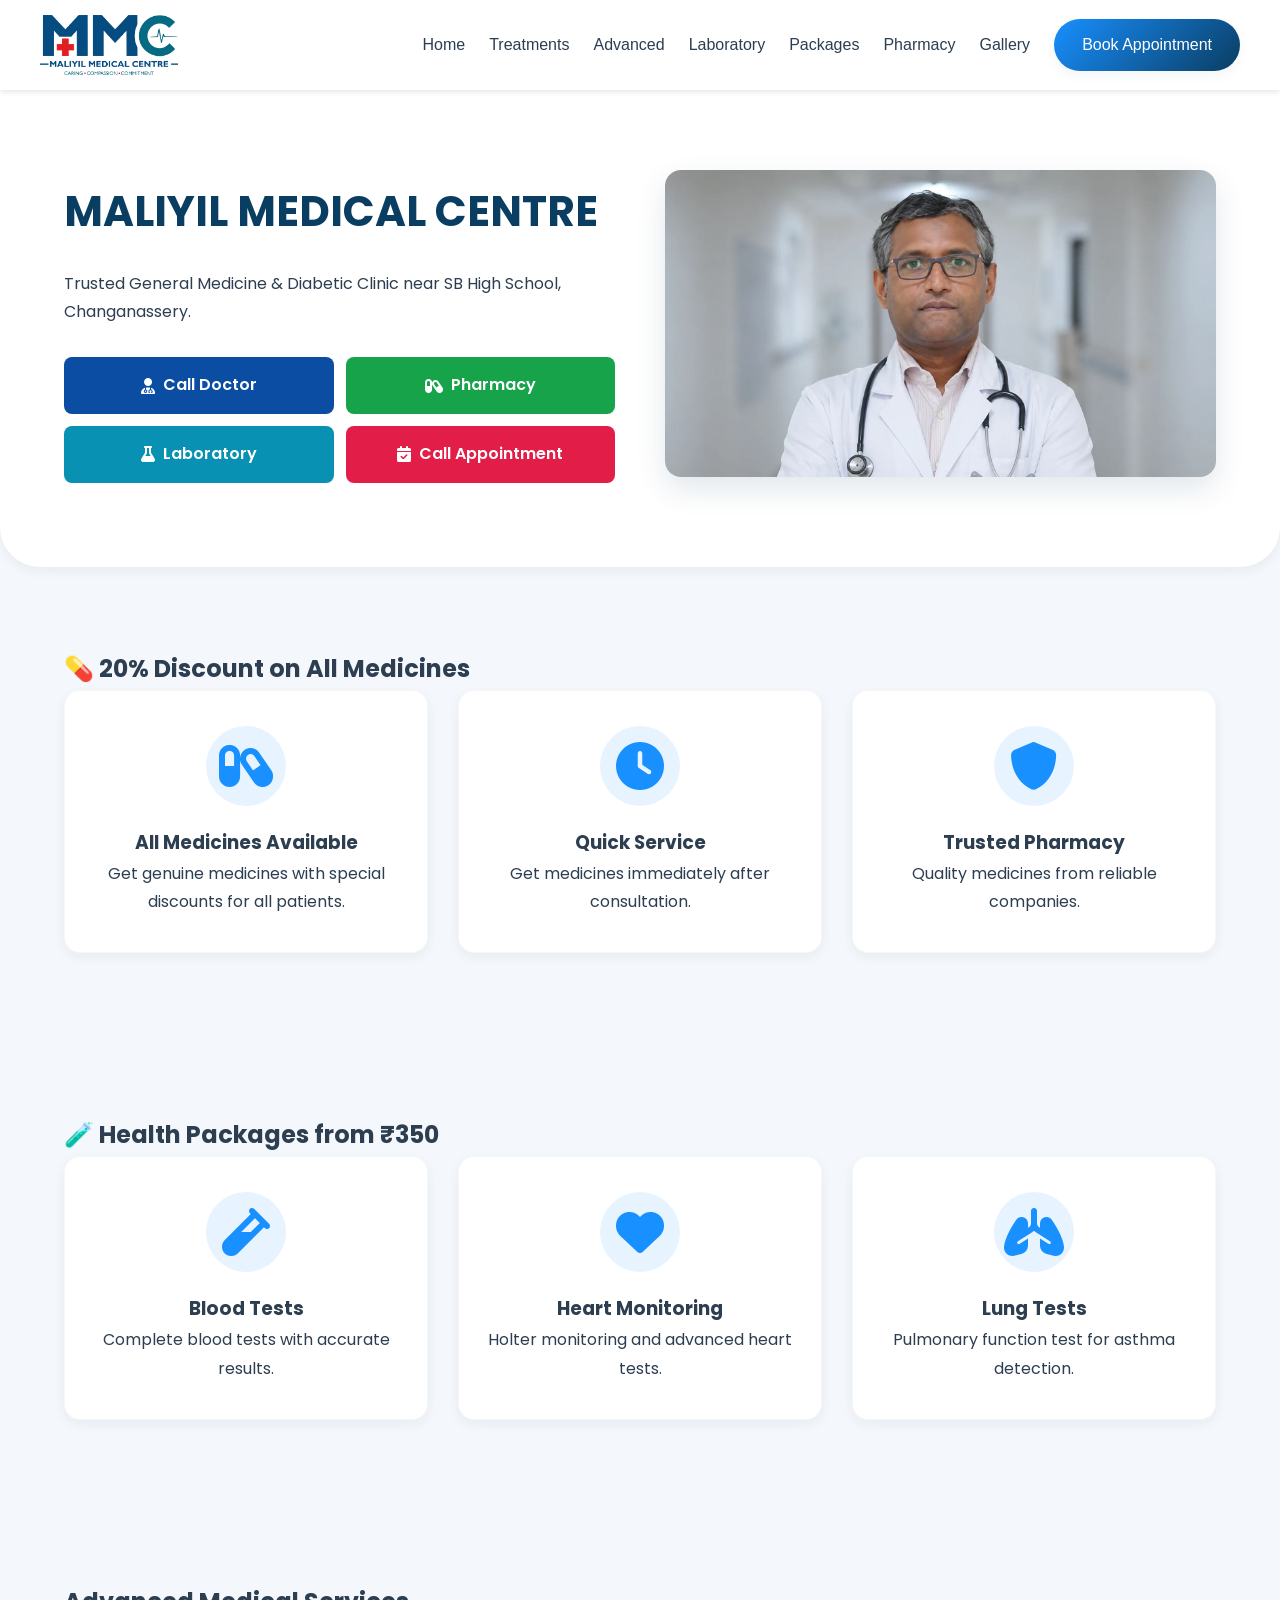
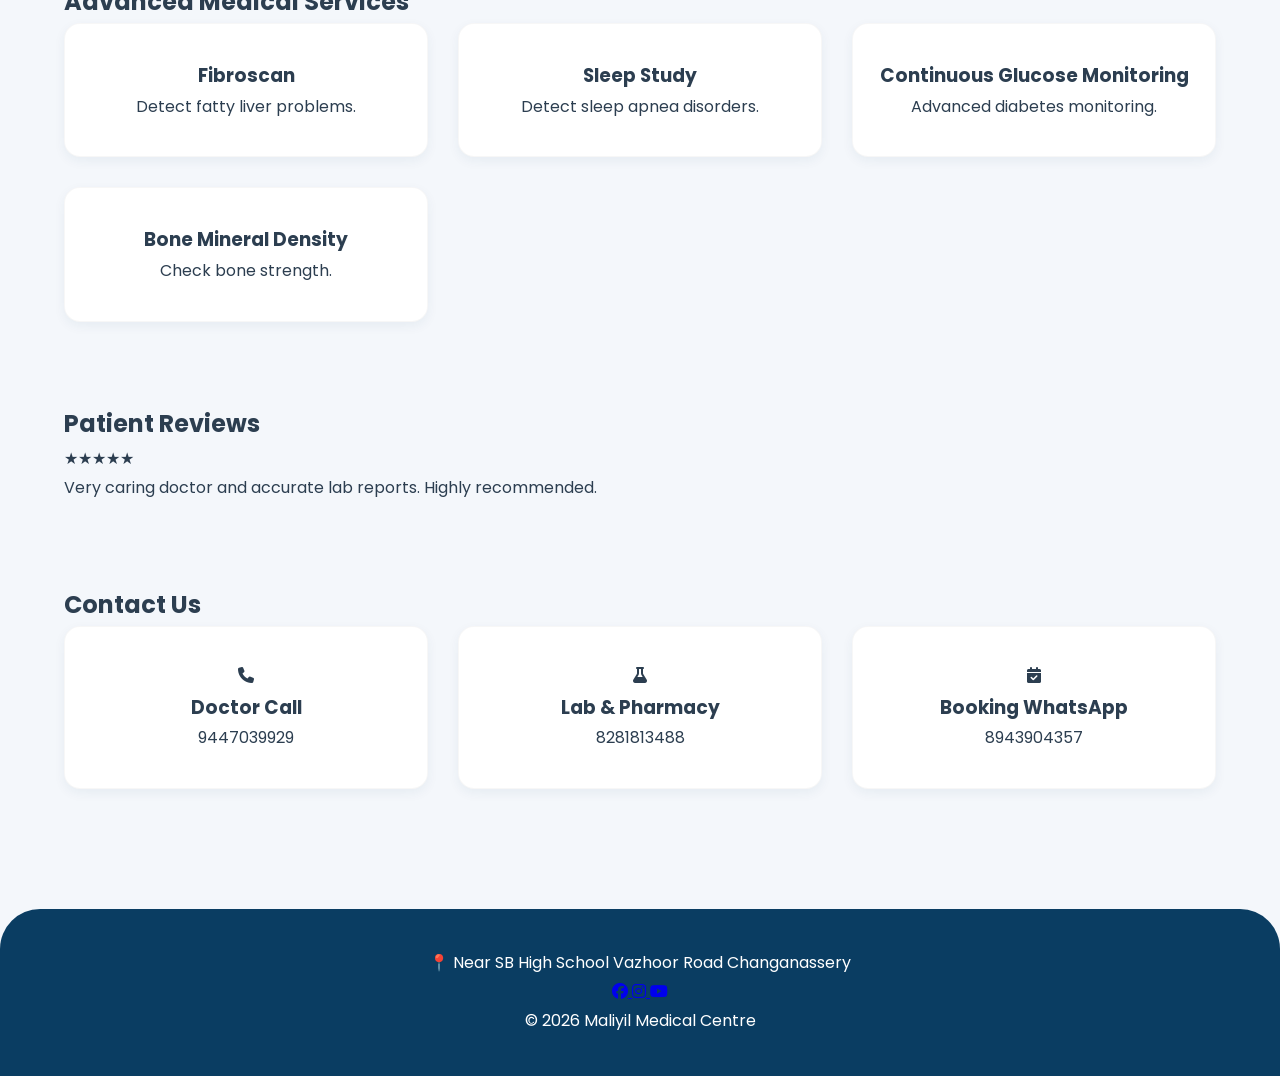
==== commit 36393eca: "Add files via upload" ====
--- a/index.html
+++ b/index.html
@@ -12,6 +12,8 @@
 
 <meta property="og:type" content="website">
 <meta property="og:url" content="https://maliyilmed.in/">
+<meta property="og:title" content="Maliyil Medical Centre | Trusted Healthcare">
+<meta property="og:description" content="Expert medical care, advanced lab, and 24/7 pharmacy services at Maliyil Medical Centre, Changanassery.">
 <meta property="og:image" content="https://maliyilmed.in/images/og-image.jpg">
   <link rel="stylesheet" href="style.css">
 
@@ -20,7 +22,35 @@
   <link rel="stylesheet" href="https://cdnjs.cloudflare.com/ajax/libs/font-awesome/6.5.0/css/all.min.css">
 <link rel="icon" type="image/png" href="images/favicon.png">
 <script type="application/ld+json">
-
+{
+  "@context": "https://schema.org",
+  "@type": "MedicalClinic",
+  "name": "Maliyil Medical Centre",
+  "image": "https://maliyilmed.in/images/logo.webp",
+  "@id": "https://maliyilmed.in/",
+  "url": "https://maliyilmed.in/",
+  "telephone": "+919447039929",
+  "address": {
+    "@type": "PostalAddress",
+    "streetAddress": "Vazhoor Road, Near SB High School",
+    "addressLocality": "Changanassery",
+    "addressRegion": "Kerala",
+    "addressCountry": "IN"
+  },
+  "openingHoursSpecification": {
+    "@type": "OpeningHoursSpecification",
+    "dayOfWeek": [
+      "Monday",
+      "Tuesday",
+      "Wednesday",
+      "Thursday",
+      "Friday",
+      "Saturday",
+      "Sunday"
+    ],
+    "opens": "00:00",
+    "closes": "23:59"
+  }
 }
 </script>
 </head>
@@ -134,6 +164,7 @@
 </div>
 
 </section>
+
   <!-- PHARMACY HIGHLIGHT -->
 
   <section class="services">
@@ -491,54 +522,5 @@
 </div>
 
 </footer>
-
-
-
-  <!-- WHATSAPP FLOAT -->
-
-  <a href="https://wa.me/918943904357" class="whatsapp-float" target="_blank">
-
-    <i class="fab fa-whatsapp"></i>
-
-  </a>
-<script>
-
-const toggle =
-document.getElementById("menu-toggle");
-
-const nav =
-document.getElementById("nav-menu");
-
-const navLinks =
-document.querySelectorAll(".nav a");
-
-/* Toggle menu */
-
-if(toggle){
-
-toggle.addEventListener("click", function(){
-
-nav.classList.toggle("active");
-
-});
-
-}
-
-/* Close menu when link clicked */
-
-navLinks.forEach(function(link){
-
-link.addEventListener("click", function(){
-
-nav.classList.remove("active");
-
-});
-
-});
-
-</script>
-
-<script src="script.js"></script>
-
 </body>
-</html>
+</html>
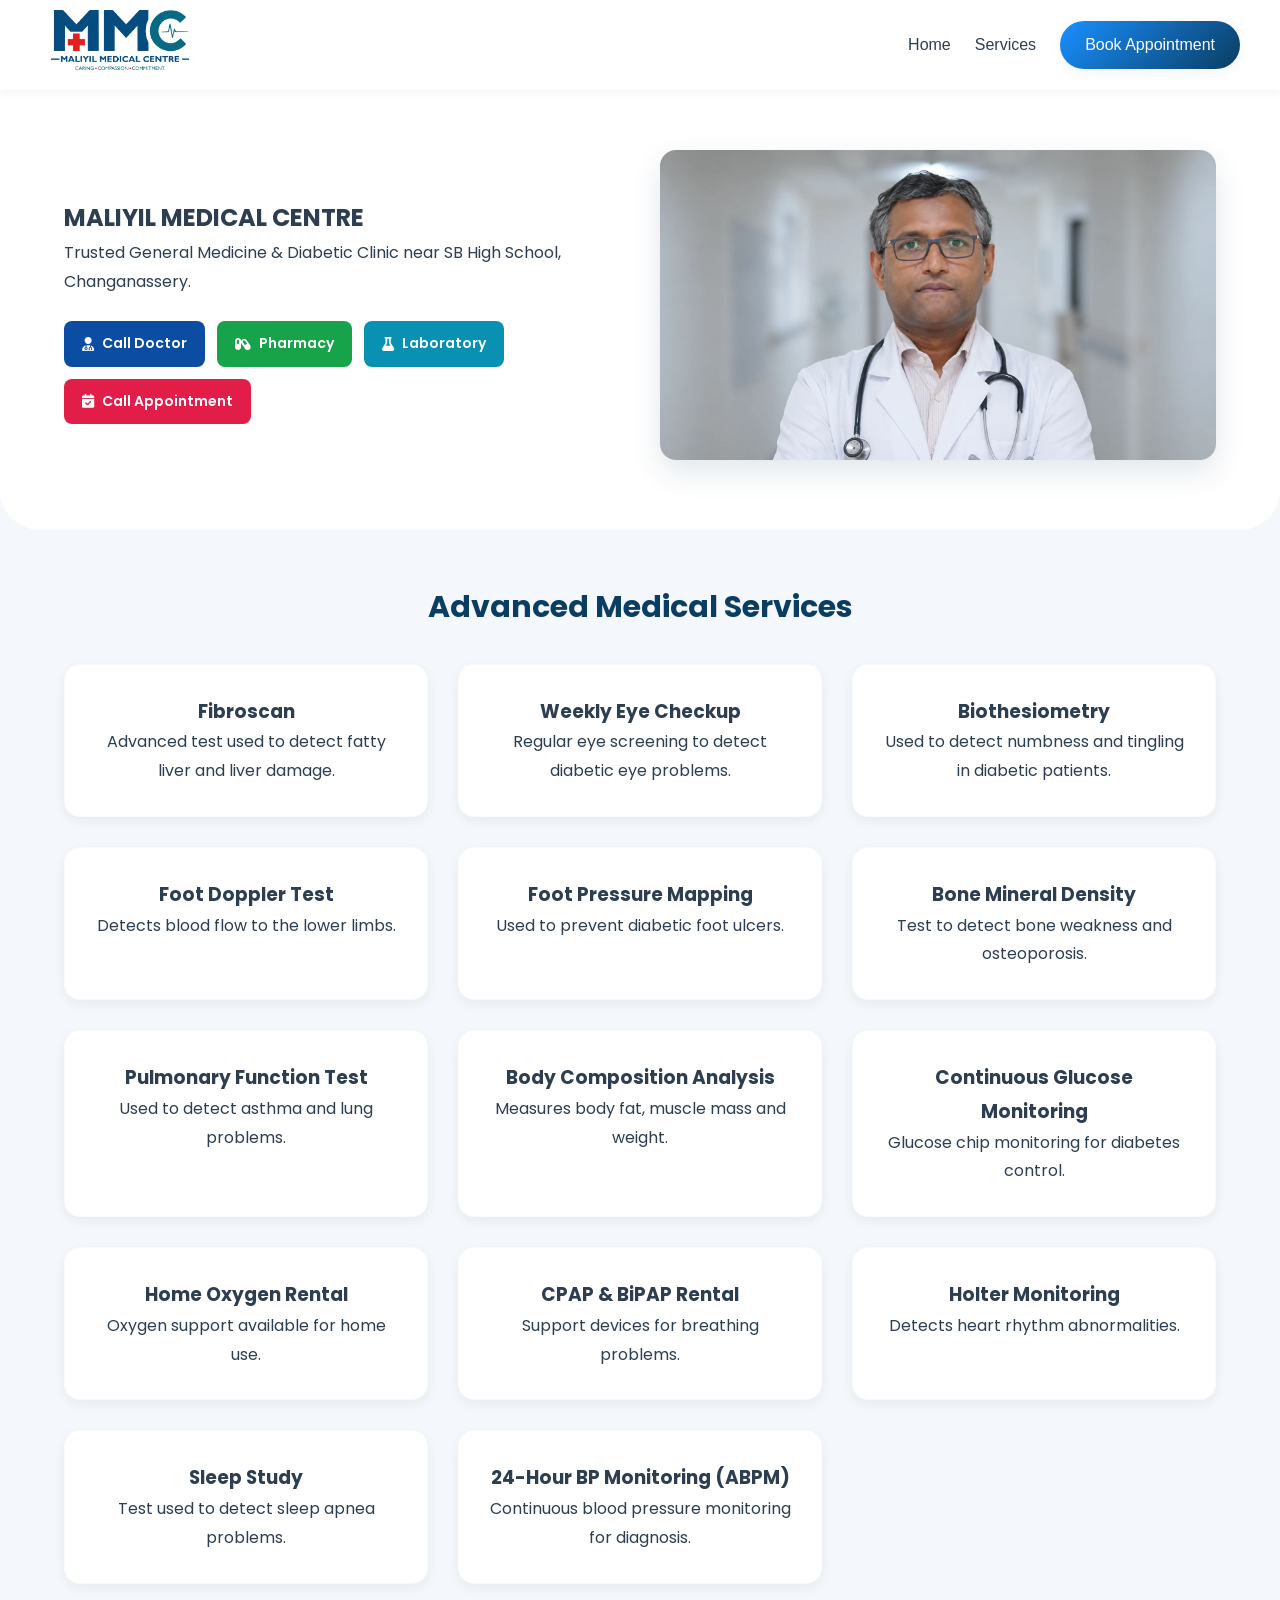
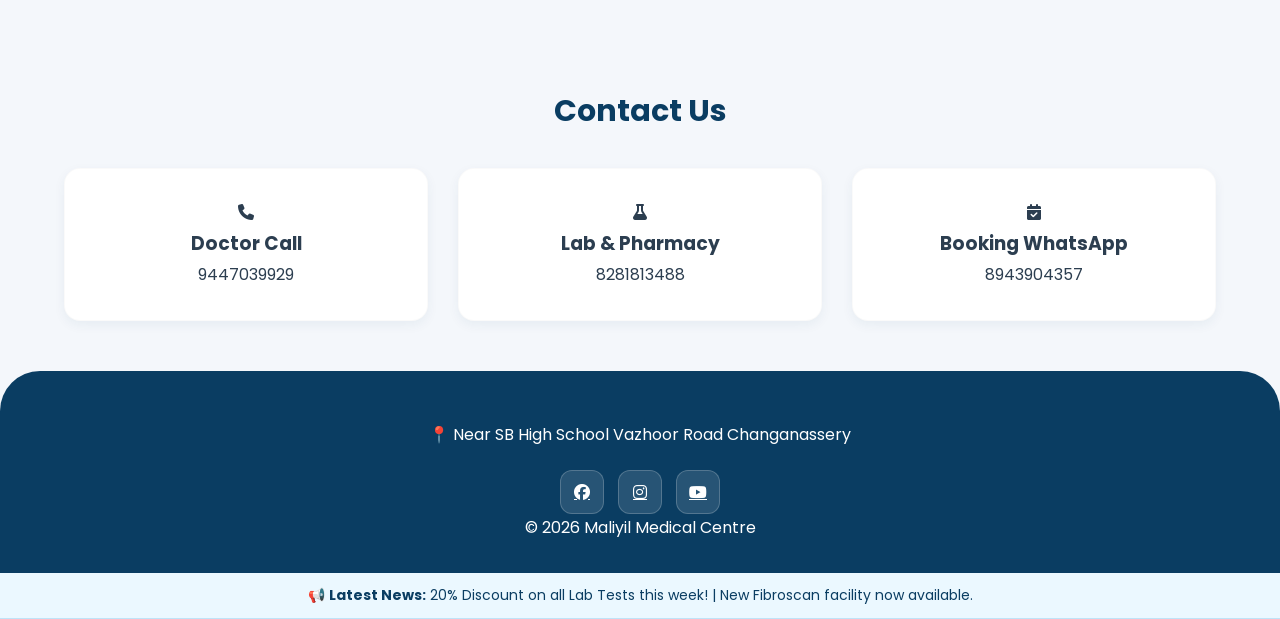
==== commit 6d15bc30: "Add files via upload" ====
--- a/index.html
+++ b/index.html
@@ -7,52 +7,23 @@
   <meta name="viewport" content="width=device-width, initial-scale=1.0">
 
   <title>Maliyil Medical Centre | Trusted Healthcare in Changanassery</title>
-<meta name="description" content="Maliyil Medical Centre in Changanassery offers expert medical treatments, advanced laboratory services, and a 24/7 pharmacy. Quality healthcare since 1991.">
-<meta name="keywords" content="Maliyil Medical Centre, Hospital in Changanassery, Lab services Kottayam, 24/7 Pharmacy Kerala, Medical clinic">
-
-<meta property="og:type" content="website">
-<meta property="og:url" content="https://maliyilmed.in/">
-<meta property="og:title" content="Maliyil Medical Centre | Trusted Healthcare">
-<meta property="og:description" content="Expert medical care, advanced lab, and 24/7 pharmacy services at Maliyil Medical Centre, Changanassery.">
-<meta property="og:image" content="https://maliyilmed.in/images/og-image.jpg">
+  <meta name="description"
+    content="Maliyil Medical Centre in Changanassery offers expert medical treatments, advanced laboratory services, and a 24/7 pharmacy. Quality healthcare since 1991.">
+  <meta name="keywords"
+    content="Maliyil Medical Centre, Hospital in Changanassery, Lab services Kottayam, 24/7 Pharmacy Kerala, Medical clinic">
+
+  <meta property="og:type" content="website">
+  <meta property="og:url" content="https://maliyilmed.in/">
+  <meta property="og:title" content="Maliyil Medical Centre | Trusted Healthcare">
+  <meta property="og:description"
+    content="Expert medical care, advanced lab, and 24/7 pharmacy services at Maliyil Medical Centre, Changanassery.">
+  <meta property="og:image" content="https://maliyilmed.in/images/og-image.jpg">
   <link rel="stylesheet" href="style.css">
 
   <link href="https://fonts.googleapis.com/css2?family=Poppins:wght@300;400;500;600;700&display=swap" rel="stylesheet">
 
   <link rel="stylesheet" href="https://cdnjs.cloudflare.com/ajax/libs/font-awesome/6.5.0/css/all.min.css">
-<link rel="icon" type="image/png" href="images/favicon.png">
-<script type="application/ld+json">
-{
-  "@context": "https://schema.org",
-  "@type": "MedicalClinic",
-  "name": "Maliyil Medical Centre",
-  "image": "https://maliyilmed.in/images/logo.webp",
-  "@id": "https://maliyilmed.in/",
-  "url": "https://maliyilmed.in/",
-  "telephone": "+919447039929",
-  "address": {
-    "@type": "PostalAddress",
-    "streetAddress": "Vazhoor Road, Near SB High School",
-    "addressLocality": "Changanassery",
-    "addressRegion": "Kerala",
-    "addressCountry": "IN"
-  },
-  "openingHoursSpecification": {
-    "@type": "OpeningHoursSpecification",
-    "dayOfWeek": [
-      "Monday",
-      "Tuesday",
-      "Wednesday",
-      "Thursday",
-      "Friday",
-      "Saturday",
-      "Sunday"
-    ],
-    "opens": "00:00",
-    "closes": "23:59"
-  }
-}
-</script>
+  <link rel="icon" type="image/png" href="images/favicon.png">
 </head>
 
 <body>
@@ -83,17 +54,7 @@
 
         <a href="index.html">Home</a>
 
-        <a href="treatments.html">Treatments</a>
-
-        <a href="advanced.html">Advanced</a>
-
-        <a href="lab.html">Laboratory</a>
-
-        <a href="packages.html">Packages</a>
-
-        <a href="pharmacy.html">Pharmacy</a>
-
-        <a href="gallery.html">Gallery</a>
+        <a href="services.html">Services</a>
 
         <a href="contact.html" class="btn-main">
           Book Appointment
@@ -111,61 +72,61 @@
 
   <section class="hero">
 
-<div class="container hero-grid">
-
-<div>
-
-<h1>
-MALIYIL MEDICAL CENTRE
-</h1>
-
-<p>
-Trusted General Medicine & Diabetic Clinic
-near SB High School, Changanassery.
-</p>
-
-<div class="hero-buttons">
-
-<a href="tel:9447039929" class="call-btn doctor">
-<i class="fa-solid fa-user-doctor"></i>
-Call Doctor
-</a>
-
-<a href="tel:8281813488" class="call-btn pharmacy">
-<i class="fa-solid fa-capsules"></i>
-Pharmacy
-</a>
-
-<a href="tel:8281813488" class="call-btn lab">
-<i class="fa-solid fa-flask"></i>
-Laboratory
-</a>
-
-<a href="tel:8943904357"
-class="call-btn appointment">
-
-<i class="fa-solid fa-calendar-check"></i>
-Call Appointment
-
-</a>
-
-
-</div>
-
-</div>
-
-<div>
-
-<img src="images/doctor.webp"
-alt="Doctor Consultation">
-
-</div>
-
-</div>
-
-</section>
-
-  <!-- PHARMACY HIGHLIGHT -->
+    <div class="container hero-grid">
+
+      <div>
+
+        <h1>
+          MALIYIL MEDICAL CENTRE
+        </h1>
+
+        <p>
+          Trusted General Medicine & Diabetic Clinic
+          near SB High School, Changanassery.
+        </p>
+
+        <div class="hero-buttons">
+
+          <a href="tel:9447039929" class="call-btn doctor">
+            <i class="fa-solid fa-user-doctor"></i>
+            Call Doctor
+          </a>
+
+          <a href="tel:8281813488" class="call-btn pharmacy">
+            <i class="fa-solid fa-capsules"></i>
+            Pharmacy
+          </a>
+
+          <a href="tel:8281813488" class="call-btn lab">
+            <i class="fa-solid fa-flask"></i>
+            Laboratory
+          </a>
+
+          <a href="tel:8943904357" class="call-btn appointment">
+
+            <i class="fa-solid fa-calendar-check"></i>
+            Call Appointment
+
+          </a>
+
+
+        </div>
+
+      </div>
+
+      <div>
+
+        <img src="images/doctor.webp" alt="Doctor Consultation">
+
+      </div>
+
+    </div>
+
+  </section>
+
+
+
+  <!-- TITLE -->
 
   <section class="services">
 
@@ -173,60 +134,251 @@
 
       <h2 class="section-title">
 
-        💊 20% Discount on All Medicines
+        Advanced Medical Services
 
       </h2>
 
+
+
       <div class="services-grid">
 
-        <div class="service-card">
-
-          <i class="fa-solid fa-capsules"></i>
-
-          <h3>All Medicines Available</h3>
-
-          <p>
-
-            Get genuine medicines with
-            special discounts for all patients.
-
-          </p>
-
-        </div>
-
-
-
-        <div class="service-card">
-
-          <i class="fa-solid fa-clock"></i>
-
-          <h3>Quick Service</h3>
-
-          <p>
-
-            Get medicines immediately
-            after consultation.
-
-          </p>
-
-        </div>
-
-
-
-        <div class="service-card">
-
-          <i class="fa-solid fa-shield"></i>
-
-          <h3>Trusted Pharmacy</h3>
-
-          <p>
-
-            Quality medicines from
-            reliable companies.
-
-          </p>
-
-        </div>
+        <!-- Fibroscan -->
+
+        <div class="service-card">
+
+          <h3>Fibroscan</h3>
+
+          <p>
+
+            Advanced test used to detect
+            fatty liver and liver damage.
+
+          </p>
+
+        </div>
+
+
+
+        <!-- Eye Check -->
+
+        <div class="service-card">
+
+          <h3>Weekly Eye Checkup</h3>
+
+          <p>
+
+            Regular eye screening to
+            detect diabetic eye problems.
+
+          </p>
+
+        </div>
+
+
+
+        <!-- Biothesiometry -->
+
+        <div class="service-card">
+
+          <h3>Biothesiometry</h3>
+
+          <p>
+
+            Used to detect numbness
+            and tingling in diabetic patients.
+
+          </p>
+
+        </div>
+
+
+
+        <!-- Foot Doppler -->
+
+        <div class="service-card">
+
+          <h3>Foot Doppler Test</h3>
+
+          <p>
+
+            Detects blood flow to the
+            lower limbs.
+
+          </p>
+
+        </div>
+
+
+
+        <!-- Foot Pressure -->
+
+        <div class="service-card">
+
+          <h3>Foot Pressure Mapping</h3>
+
+          <p>
+
+            Used to prevent diabetic
+            foot ulcers.
+
+          </p>
+
+        </div>
+
+
+
+        <!-- Bone -->
+
+        <div class="service-card">
+
+          <h3>Bone Mineral Density</h3>
+
+          <p>
+
+            Test to detect bone weakness
+            and osteoporosis.
+
+          </p>
+
+        </div>
+
+
+
+        <!-- Pulmonary -->
+
+        <div class="service-card">
+
+          <h3>Pulmonary Function Test</h3>
+
+          <p>
+
+            Used to detect asthma
+            and lung problems.
+
+          </p>
+
+        </div>
+
+
+
+        <!-- Body Composition -->
+
+        <div class="service-card">
+
+          <h3>Body Composition Analysis</h3>
+
+          <p>
+
+            Measures body fat,
+            muscle mass and weight.
+
+          </p>
+
+        </div>
+
+
+
+        <!-- CGM -->
+
+        <div class="service-card">
+
+          <h3>Continuous Glucose Monitoring</h3>
+
+          <p>
+
+            Glucose chip monitoring
+            for diabetes control.
+
+          </p>
+
+        </div>
+
+
+
+        <!-- Oxygen -->
+
+        <div class="service-card">
+
+          <h3>Home Oxygen Rental</h3>
+
+          <p>
+
+            Oxygen support available
+            for home use.
+
+          </p>
+
+        </div>
+
+
+
+        <!-- CPAP -->
+
+        <div class="service-card">
+
+          <h3>CPAP & BiPAP Rental</h3>
+
+          <p>
+
+            Support devices for
+            breathing problems.
+
+          </p>
+
+        </div>
+
+
+
+        <!-- Holter -->
+
+        <div class="service-card">
+
+          <h3>Holter Monitoring</h3>
+
+          <p>
+
+            Detects heart rhythm
+            abnormalities.
+
+          </p>
+
+        </div>
+
+
+
+        <!-- Sleep Study -->
+
+        <div class="service-card">
+
+          <h3>Sleep Study</h3>
+
+          <p>
+
+            Test used to detect
+            sleep apnea problems.
+
+          </p>
+
+        </div>
+
+
+
+        <!-- ABPM -->
+
+        <div class="service-card">
+
+          <h3>24-Hour BP Monitoring (ABPM)</h3>
+
+          <p>
+
+            Continuous blood pressure
+            monitoring for diagnosis.
+
+          </p>
+
+        </div>
+
+
 
       </div>
 
@@ -235,65 +387,61 @@
   </section>
 
 
-
-  <!-- LAB HIGHLIGHT -->
-
-  <section class="services">
+  <!-- CONTACT QUICK -->
+
+  <section class="contact">
 
     <div class="container">
 
       <h2 class="section-title">
 
-        🧪 Health Packages from ₹350
+        Contact Us
 
       </h2>
 
-      <div class="services-grid">
-
-        <div class="service-card">
-
-          <i class="fa-solid fa-vial"></i>
-
-          <h3>Blood Tests</h3>
-
-          <p>
-
-            Complete blood tests
-            with accurate results.
-
-          </p>
-
-        </div>
-
-
-
-        <div class="service-card">
-
-          <i class="fa-solid fa-heart"></i>
-
-          <h3>Heart Monitoring</h3>
-
-          <p>
-
-            Holter monitoring and
-            advanced heart tests.
-
-          </p>
-
-        </div>
-
-
-
-        <div class="service-card">
-
-          <i class="fa-solid fa-lungs"></i>
-
-          <h3>Lung Tests</h3>
-
-          <p>
-
-            Pulmonary function test
-            for asthma detection.
+      <div class="contact-grid">
+
+        <div class="contact-card">
+
+          <i class="fa-solid fa-phone"></i>
+
+          <h3>Doctor Call</h3>
+
+          <p>
+
+            9447039929
+
+          </p>
+
+        </div>
+
+
+
+        <div class="contact-card">
+
+          <i class="fa-solid fa-flask"></i>
+
+          <h3>Lab & Pharmacy</h3>
+
+          <p>
+
+            8281813488
+
+          </p>
+
+        </div>
+
+
+
+        <div class="contact-card">
+
+          <i class="fa-solid fa-calendar-check"></i>
+
+          <h3>Booking WhatsApp</h3>
+
+          <p>
+
+            8943904357
 
           </p>
 
@@ -307,220 +455,53 @@
 
 
 
-  <!-- ADVANCED SERVICES -->
-
-  <section class="services">
+  <!-- FOOTER -->
+
+  <footer class="footer">
 
     <div class="container">
 
-      <h2 class="section-title">
-
-        Advanced Medical Services
-
-      </h2>
-
-      <div class="services-grid">
-
-        <div class="service-card">
-
-          <h3>Fibroscan</h3>
-
-          <p>
-            Detect fatty liver problems.
-          </p>
-
-        </div>
-
-
-
-        <div class="service-card">
-
-          <h3>Sleep Study</h3>
-
-          <p>
-            Detect sleep apnea disorders.
-          </p>
-
-        </div>
-
-
-
-        <div class="service-card">
-
-          <h3>Continuous Glucose Monitoring</h3>
-
-          <p>
-            Advanced diabetes monitoring.
-          </p>
-
-        </div>
-
-
-
-        <div class="service-card">
-
-          <h3>Bone Mineral Density</h3>
-
-          <p>
-            Check bone strength.
-          </p>
-
-        </div>
-
-      </div>
+      <p>
+
+        📍 Near SB High School
+        Vazhoor Road
+        Changanassery
+
+      </p>
+
+
+
+      <div class="footer-social">
+
+        <a href="#">
+          <i class="fab fa-facebook"></i>
+        </a>
+
+        <a href="#">
+          <i class="fab fa-instagram"></i>
+        </a>
+
+        <a href="#">
+          <i class="fab fa-youtube"></i>
+        </a>
+
+      </div>
+
+
+
+      <p>
+
+        © 2026 Maliyil Medical Centre
+
+      </p>
 
     </div>
 
-  </section>
-
-
-
-  <!-- REVIEWS -->
-
-  <section class="reviews">
-
-    <div class="container">
-
-      <h2 class="section-title">
-
-        Patient Reviews
-
-      </h2>
-
-      <div class="review-box">
-
-        <div class="stars">
-
-          ★★★★★
-
-        </div>
-
-        <p>
-
-          Very caring doctor and
-          accurate lab reports.
-          Highly recommended.
-
-        </p>
-
-      </div>
-
-    </div>
-
-  </section>
-
-
-
-  <!-- CONTACT QUICK -->
-
-  <section class="contact">
-
-    <div class="container">
-
-      <h2 class="section-title">
-
-        Contact Us
-
-      </h2>
-
-      <div class="contact-grid">
-
-        <div class="contact-card">
-
-          <i class="fa-solid fa-phone"></i>
-
-          <h3>Doctor Call</h3>
-
-          <p>
-
-            9447039929
-
-          </p>
-
-        </div>
-
-
-
-        <div class="contact-card">
-
-          <i class="fa-solid fa-flask"></i>
-
-          <h3>Lab & Pharmacy</h3>
-
-          <p>
-
-            8281813488
-
-          </p>
-
-        </div>
-
-
-
-        <div class="contact-card">
-
-          <i class="fa-solid fa-calendar-check"></i>
-
-          <h3>Booking WhatsApp</h3>
-
-          <p>
-
-            8943904357
-
-          </p>
-
-        </div>
-
-      </div>
-
-    </div>
-
-  </section>
-
-
-
-  <!-- FOOTER -->
-
-  <footer class="footer">
-
-<div class="container">
-
-<p>
-
-📍 Near SB High School  
-Vazhoor Road  
-Changanassery
-
-</p>
-
-
-
-<div class="footer-social">
-
-<a href="#">
-<i class="fab fa-facebook"></i>
-</a>
-
-<a href="#">
-<i class="fab fa-instagram"></i>
-</a>
-
-<a href="#">
-<i class="fab fa-youtube"></i>
-</a>
-
-</div>
-
-
-
-<p>
-
-© 2026 Maliyil Medical Centre
-
-</p>
-
-</div>
-
-</footer>
-</body>
+  </footer>
+
+  <div class="news-ticker">
+    <p>📢 <b>Latest News:</b> 20% Discount on all Lab Tests this week! | New Fibroscan facility now available.</p>
+  </div>
+  <script src="script.js"></script></body>
+
 </html>
--- a/style.css
+++ b/style.css
@@ -1,16 +1,21 @@
-/* =========================
-   RESET & VARIABLES
-========================= */
+/* ============================================================
+   Maliyil Medical Centre - Professional Clean CSS
+   Developed by: Max Efex (Aneesh K Rajeev)
+   ============================================================ */
+
+/* 1. RESET & VARIABLES */
 :root {
-  --primary-blue: #0A3D62; /* Deep Premium Navy */
-  --accent-blue: #1890FF; /* Bright Medical Blue */
-  --bg-light: #F4F7FB; /* Soft Hospital White/Grey */
+  --primary-blue: #0A3D62;
+  /* Deep Premium Navy */
+  --accent-blue: #1890FF;
+  /* Bright Medical Blue */
+  --bg-light: #F4F7FB;
   --text-main: #2C3E50;
   --text-muted: #576574;
   --white: #FFFFFF;
   --shadow-sm: 0 4px 12px rgba(10, 61, 98, 0.06);
   --shadow-lg: 0 12px 30px rgba(10, 61, 98, 0.12);
-  --radius: 16px; 
+  --radius: 16px;
   --transition: all 0.3s ease;
 }
 
@@ -26,6 +31,7 @@
   color: var(--text-main);
   font-size: 16px;
   line-height: 1.8;
+  overflow-x: hidden;
 }
 
 .container {
@@ -34,44 +40,61 @@
   margin: auto;
 }
 
-/* =========================
-   HEADER & LOGO FIX (For Consistency)
-========================= */
+/* 2. NEWS TICKER (For Weekly Updates) */
+.news-ticker {
+  background: #EBF8FF;
+  color: var(--primary-blue);
+  padding: 10px 0;
+  font-size: 14px;
+  border-bottom: 1px solid #BEE3F8;
+  overflow: hidden;
+  text-align: center;
+}
+
+.news-ticker p {
+  display: inline-block;
+  white-space: nowrap;
+  animation: ticker 25s linear infinite;
+}
+
+@keyframes ticker {
+  0% {
+    transform: translateX(100%);
+  }
+
+  100% {
+    transform: translateX(-100%);
+  }
+}
+
+/* 3. HEADER & NAVIGATION */
 .header {
-    height: 90px; /* ഹെഡറിന്റെ ഹൈറ്റ് എല്ലാ പേജിലും ഒരേപോലെയാക്കും */
-    display: flex;
-    align-items: center;
-    background: #fff;
-    box-shadow: 0 2px 5px rgba(0,0,0,0.1);
-    position: sticky;
-    top: 0;
-    z-index: 1000;
-    padding: 0 20px;
+  height: 90px;
+  min-height: 90px;
+  /* CLS തടയാൻ */
+  display: flex;
+  align-items: center;
+  background: #fff;
+  box-shadow: 0 2px 10px rgba(0, 0, 0, 0.05);
+  position: sticky;
+  top: 0;
+  z-index: 1000;
 }
 
 .header-container {
-    display: flex;
-    justify-content: space-between;
-    align-items: center;
-    width: 100%;
-    max-width: 1200px;
-    margin: 0 auto;
+  display: flex;
+  justify-content: space-between;
+  align-items: center;
+  width: 100%;
 }
 
 .logo img {
-    height: 60px; /* ലോഗോയുടെ ഉയരം എല്ലാ പേജിലും ഫിക്സ് ചെയ്യുന്നു */
-    width: auto;
-    display: block;
-    transition: var(--transition);
-}
-
-.logo img:hover {
-  transform: scale(1.02);
-}
-
-/* =========================
-   NAVIGATION
-========================= */
+  height: 60px;
+  width: 160px;
+  /* Speed സ്കോറിനായി ഫിക്സ്ഡ് ആക്കി */
+  object-fit: contain;
+}
+
 .nav {
   display: flex;
   align-items: center;
@@ -82,7 +105,6 @@
   text-decoration: none;
   color: var(--text-main);
   font-weight: 500;
-  font-size: 16px;
   transition: var(--transition);
 }
 
@@ -95,54 +117,73 @@
   font-size: 28px;
   cursor: pointer;
   color: var(--primary-blue);
-}
-
-/* =========================
-   BUTTONS
-========================= */
+  position: relative;
+  z-index: 1001;
+}
+
+/* 4. BUTTONS & HERO SECTION */
 .btn-main {
   background: linear-gradient(135deg, var(--accent-blue), var(--primary-blue));
   color: var(--white) !important;
-  padding: 12px 28px;
+  padding: 10px 25px;
   border-radius: 50px;
   font-weight: 600;
-  font-size: 16px;
   text-decoration: none;
-  display: inline-block;
   margin-left: 20px;
   box-shadow: var(--shadow-sm);
   transition: var(--transition);
-  border: none;
-}
-
-.btn-main:hover {
-  transform: translateY(-2px);
-  box-shadow: var(--shadow-lg);
-}
-
-/* =========================
-   HERO SECTION
-========================= */
+}
+
 .hero {
-  padding: 80px 0;
+  padding: 60px 0;
   background: var(--white);
   border-bottom-left-radius: 40px;
   border-bottom-right-radius: 40px;
-  box-shadow: var(--shadow-sm);
 }
 
 .hero-grid {
   display: grid;
   grid-template-columns: 1fr 1fr;
   align-items: center;
-  gap: 50px;
-}
-
-.hero h1 {
-  font-size: 42px;
-  font-weight: 700;
-  color: var(--primary-blue);
-  margin-bottom: 20px;
+  gap: 40px;
+}
+
+.hero-buttons {
+  display: flex;
+  flex-wrap: wrap;
+  gap: 12px;
+  margin-top: 25px;
+}
+
+.call-btn {
+  padding: 10px 18px;
+  font-size: 14px;
+  border-radius: 8px;
+  color: white;
+  font-weight: 600;
+  text-decoration: none;
+  display: flex;
+  align-items: center;
+  justify-content: center;
+  gap: 8px;
+  width: auto;
+  transition: var(--transition);
+}
+
+.doctor {
+  background: #0b4da2;
+}
+
+.pharmacy {
+  background: #16a34a;
+}
+
+.lab {
+  background: #0891b2;
+}
+
+.appointment {
+  background: #e11d48;
 }
 
 .hero img {
@@ -150,124 +191,185 @@
   border-radius: var(--radius);
   box-shadow: var(--shadow-lg);
 }
-/* DOCTOR SLOT GRID */
-
-.slots-grid{
-
-display:grid;
-
-grid-template-columns:
-repeat(auto-fit,minmax(120px,1fr));
-
-gap:15px;
-
-}
-
-/* SLOT BUTTON */
-
-.slot-btn{
-
-background:#0b4da2;
-
-color:white;
-
-text-align:center;
-
-padding:14px;
-
-border-radius:8px;
-
-text-decoration:none;
-
-font-weight:600;
-
-transition:0.3s;
-
-}
-
-.slot-btn:hover{
-
-background:#083a7a;
-
-}
-/* =========================
-   CARDS (Services, Packages, Lab)
-========================= */
-.services, .packages, .contact, .lab {
-  padding: 80px 0;
-}
-
-.services-grid, .packages-grid, .contact-grid {
+
+/* 5. CARDS & GRIDS (Services, Lab, Packages) */
+.section-title {
+  text-align: center;
+  font-size: 30px;
+  color: var(--primary-blue);
+  margin: 50px 0 30px;
+}
+
+.services-grid,
+.packages-grid,
+.contact-grid {
   display: grid;
   grid-template-columns: repeat(auto-fit, minmax(280px, 1fr));
   gap: 30px;
-}
-
-.service-card, .package-card, .contact-card {
+  padding-bottom: 50px;
+}
+
+.service-card,
+.package-card,
+.contact-card {
   background: var(--white);
-  padding: 35px 25px;
+  padding: 30px;
   border-radius: var(--radius);
   box-shadow: var(--shadow-sm);
   text-align: center;
   transition: var(--transition);
-  border: 1px solid rgba(0,0,0,0.03);
-}
-
-.service-card:hover, .package-card:hover {
-  transform: translateY(-8px);
+  border: 1px solid rgba(0, 0, 0, 0.02);
+}
+
+.service-card:hover {
+  transform: translateY(-5px);
   box-shadow: var(--shadow-lg);
 }
 
-.service-card i {
-  font-size: 48px;
-  color: var(--accent-blue);
-  margin-bottom: 20px;
-  background: rgba(24, 144, 255, 0.1);
-  width: 80px;
-  height: 80px;
-  line-height: 80px;
-  border-radius: 50%;
-  display: inline-block;
-}
-
-/* =========================
-   GALLERY
-========================= */
+.price {
+  display: block;
+  font-size: 20px;
+  font-weight: 700;
+  color: #2ecc71;
+  margin: 15px 0;
+}
+
+/* 6. GALLERY (CLS FIX) */
 .gallery-grid {
   display: grid;
   grid-template-columns: repeat(auto-fit, minmax(300px, 1fr));
-  gap: 25px;
+  gap: 20px;
 }
 
 .gallery-grid img {
   width: 100%;
-  height: 250px;
+  aspect-ratio: 4 / 3;
+  /* ലേഔട്ട് ജമ്പിംഗ് ഒഴിവാക്കാൻ */
   object-fit: cover;
   border-radius: var(--radius);
+  background: #e2e8f0;
+  transition: var(--transition);
+}
+
+/* 7. BOOKING FORM & WIDGET (Contact Page Fix) */
+.booking-widget {
+  max-width: 800px;
+  margin: 40px auto;
+  background: var(--white);
+  padding: 35px;
+  border-radius: 16px;
   box-shadow: var(--shadow-sm);
-  transition: var(--transition);
-}
-
-.gallery-grid img:hover {
-  transform: scale(1.03);
-}
-
-/* =========================
-   FOOTER
-========================= */
+}
+
+.form-row {
+  display: grid;
+  grid-template-columns: 1fr 1fr;
+  gap: 20px;
+  margin-bottom: 20px;
+}
+
+.contact-form input,
+.contact-form select,
+.contact-form textarea {
+  width: 100%;
+  padding: 14px;
+  border: 1px solid #E2E8F0;
+  border-radius: 10px;
+  font-size: 15px;
+  outline: none;
+  background: #F8FAFC;
+}
+
+.contact-form textarea {
+  grid-column: span 2;
+  height: 120px;
+}
+
+.btn-submit {
+  width: 100%;
+  background: var(--primary-blue);
+  color: #fff;
+  padding: 16px;
+  border: none;
+  border-radius: 10px;
+  font-size: 18px;
+  font-weight: 600;
+  cursor: pointer;
+}
+
+.slots-grid {
+  display: grid;
+  grid-template-columns: repeat(auto-fit, minmax(110px, 1fr));
+  gap: 12px;
+  margin: 30px auto 0;
+  max-width: 1000px;
+}
+
+.slot-btn {
+  display: inline-flex;
+  align-items: center;
+  justify-content: center;
+  min-height: 48px;
+  padding: 12px 14px;
+  border-radius: 12px;
+  border: 1px solid rgba(11, 77, 162, 0.18);
+  background: #fff;
+  color: var(--primary-blue);
+  font-weight: 700;
+  text-decoration: none;
+  transition: var(--transition);
+  box-shadow: 0 8px 20px rgba(11, 77, 162, 0.05);
+}
+
+.slot-btn:hover {
+  transform: translateY(-2px);
+  background: rgba(24, 144, 255, 0.1);
+  border-color: var(--accent-blue);
+}
+
+.slot-btn:active {
+  background: var(--accent-blue);
+  color: #fff;
+  border-color: transparent;
+}
+
+.footer-social {
+  display: inline-flex;
+  gap: 14px;
+  justify-content: center;
+  align-items: center;
+  margin-top: 20px;
+}
+
+.footer-social a {
+  width: 44px;
+  height: 44px;
+  display: inline-flex;
+  align-items: center;
+  justify-content: center;
+  border-radius: 12px;
+  background: rgba(255, 255, 255, 0.12);
+  color: var(--white);
+  border: 1px solid rgba(255, 255, 255, 0.2);
+  transition: var(--transition);
+}
+
+.footer-social a:hover {
+  background: var(--accent-blue);
+  color: #fff;
+  transform: translateY(-2px);
+}
+
+/* 8. FOOTER & FLOAT */
 .footer {
   background: var(--primary-blue);
   color: var(--white);
   text-align: center;
-  padding: 40px 0;
-  margin-top: 40px;
+  padding: 50px 0 30px;
   border-top-left-radius: 40px;
   border-top-right-radius: 40px;
 }
 
-/* =========================
-   WHATSAPP FLOAT
-========================= */
 .whatsapp-float {
   position: fixed;
   bottom: 25px;
@@ -280,164 +382,74 @@
   align-items: center;
   justify-content: center;
   border-radius: 50%;
-  z-index: 1000;
+  z-index: 2000;
   box-shadow: var(--shadow-lg);
 }
 
-/* =========================
-   MOBILE RESPONSIVE
-========================= */
-@media(max-width: 768px) {
-  .header { height: 80px; }
-  .logo img { height: 50px; }
-  .hero-grid { grid-template-columns: 1fr; text-align: center; }
-  .menu-toggle { display: block; }
+/* 9. MOBILE RESPONSIVE MEDIA QUERIES */
+@media (max-width: 768px) {
+  .header {
+    height: 80px;
+    min-height: 80px;
+  }
+
+  .logo img {
+    height: 50px;
+    width: 130px;
+  }
+
+  .menu-toggle {
+    display: block;
+  }
+
   .nav {
+    display: none;
+    /* ഡിഫോൾട്ട് ആയി ഹൈഡ് ചെയ്യുന്നു */
     position: absolute;
-    top: 100%;
+    top: 80px;
     left: 0;
     width: 100%;
-    background: var(--white);
+    background: #fff;
     flex-direction: column;
-    display: none;
-    padding: 20px 0;
+    padding: 20px;
     box-shadow: var(--shadow-lg);
-  }
-  .nav.active { display: flex; }
-  .nav a { margin: 10px 0; }
-}
-/* =========================
-   BOOKING WIDGET & FORM FIX
-========================= */
-.booking-widget {
-  max-width: 800px;
-  margin: 50px auto;
-  background: var(--white);
-  padding: 40px;
-  border-radius: var(--radius);
-  box-shadow: var(--shadow-sm);
-  border: 1px solid rgba(0,0,0,0.03);
-}
-
-.contact-form select, 
-.contact-form input, 
-.contact-form textarea {
-  width: 100%;
-  padding: 14px;
-  margin-bottom: 15px;
-  border: 1px solid #e2e8f0;
-  border-radius: 10px;
-  font-size: 15px;
-  outline: none;
-  background: #f8fafc;
-  transition: var(--transition);
-}
-
-.contact-form select:focus, 
-.contact-form input:focus, 
-.contact-form textarea:focus {
-  border-color: var(--accent-blue);
-  background: var(--white);
-}
-
-/* Date ഉം Time ഉം ഒരേ വരിയിൽ വരാൻ */
-.contact-form .form-row {
-  display: grid;
-  grid-template-columns: 1fr 1fr;
-  gap: 15px;
-}
-
-.contact-form textarea {
-  height: 120px;
-  resize: none;
-}
-
-/* കൺഫേം ബട്ടൺ സെന്റർ ആക്കാൻ */
-.contact-form .btn-main {
-  width: 100%;
-  margin-left: 0;
-  padding: 16px;
-  font-size: 18px;
-  cursor: pointer;
-  border: none;
-}
-
-/* മൊബൈൽ റെസ്പോൺസീവ് */
-@media(max-width: 768px) {
-  .booking-widget {
-    padding: 20px;
-    margin: 30px auto;
-  }
-  .contact-form .form-row {
-    grid-template-columns: 1fr; /* മൊബൈലിൽ ഒന്നിന് താഴെ ഒന്നായി വരും */
-  }
-}
-.hero-buttons{
-
-display:flex;
-
-flex-wrap:wrap;
-
-gap:12px;
-
-margin-top:30px;
-
-}
-
-.call-btn{
-
-flex:1 1 45%;
-
-padding:14px;
-
-text-align:center;
-
-border-radius:8px;
-
-color:white;
-
-font-weight:600;
-
-text-decoration:none;
-
-font-size:16px;
-
-display:flex;
-
-align-items:center;
-
-justify-content:center;
-
-gap:8px;
-
-}
-
-/* COLORS */
-
-.doctor{
-background:#0b4da2;
-}
-
-.pharmacy{
-background:#16a34a;
-}
-
-.lab{
-background:#0891b2;
-}
-
-.appointment{
-background:#e11d48;
-}
-
-/* MOBILE */
-
-@media(max-width:768px){
-
-.call-btn{
-
-flex:1 1 100%;
-
-}
-
+    z-index: 1000;
+  }
+
+  .nav.active {
+    display: flex !important;
+  }
+
+  .nav a {
+    margin: 10px 0;
+    width: 100%;
+    text-align: center;
+  }
+
+  .btn-main {
+    margin-left: 0;
+    width: 100%;
+    text-align: center;
+  }
+
+  .hero-grid {
+    grid-template-columns: 1fr;
+    text-align: center;
+  }
+
+  .hero-buttons {
+    justify-content: center;
+  }
+
+  .call-btn {
+    flex: 1 1 100%;
+  }
+
+  .form-row {
+    grid-template-columns: 1fr;
+  }
+
+  .contact-form textarea {
+    grid-column: span 1;
+  }
 }
